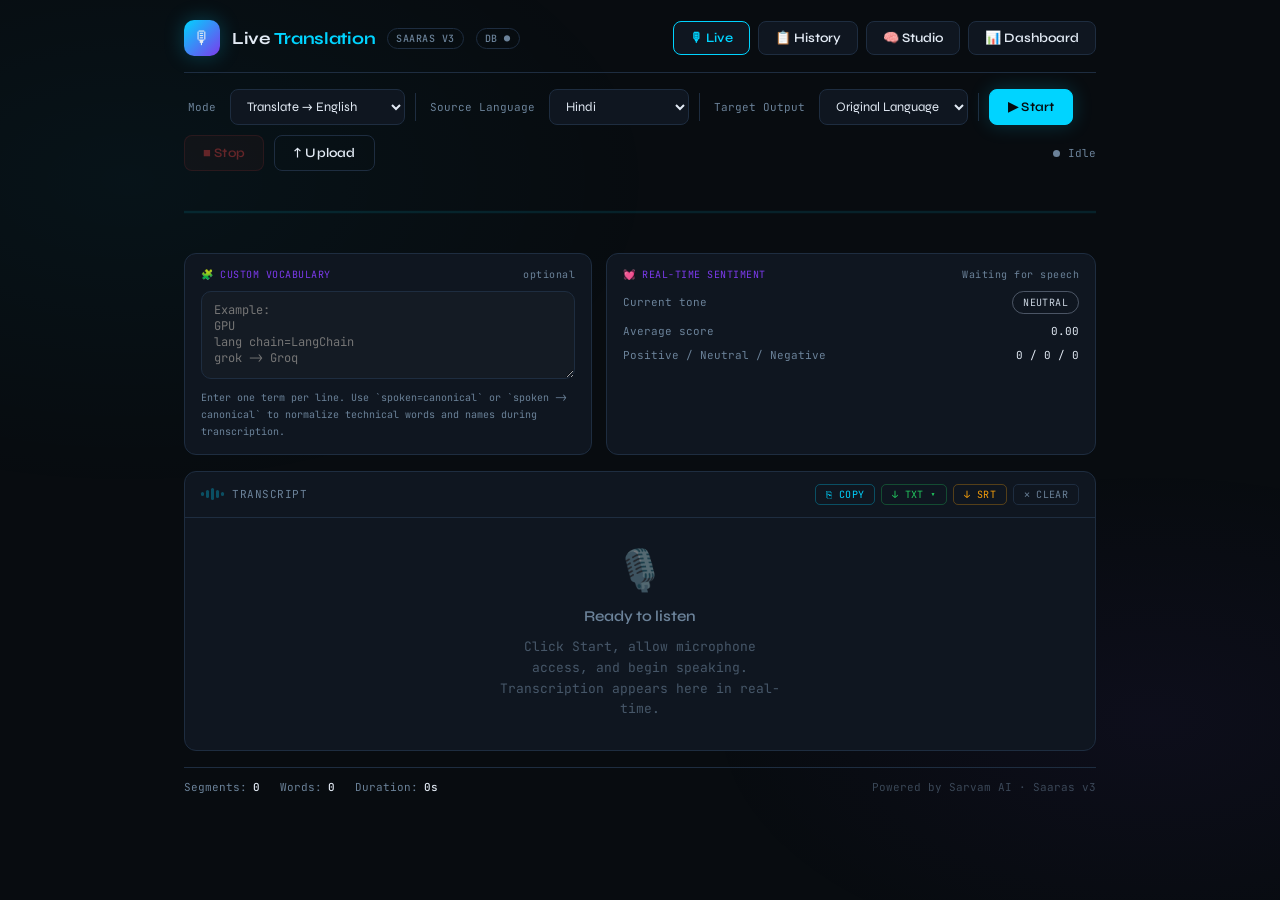
==== frontend/legacy/index.html @ 9bfe3b29 "security: refine localStorage isolation to clear legacy sessions and ensure strict user-matching" ====
<!DOCTYPE html>
<html lang="en">

<head>
  <meta charset="UTF-8" />
  <meta name="viewport" content="width=device-width, initial-scale=1.0" />
  <title>Live Translation — Sarvam AI</title>
  <link
    href="https://fonts.googleapis.com/css2?family=Syne:wght@400;600;700;800&family=JetBrains+Mono:wght@300;400;500&display=swap"
    rel="stylesheet" />
  <style>
    /* ── Reset & Base ────────────────────────────────────── */
    *,
    *::before,
    *::after {
      box-sizing: border-box;
      margin: 0;
      padding: 0;
    }

    :root {
      --bg: #080c10;
      --surface: #0f1620;
      --border: #1e2d40;
      --accent: #00d4ff;
      --accent2: #7c3aed;
      --success: #22c55e;
      --warn: #f59e0b;
      --danger: #ef4444;
      --text: #e2eaf4;
      --muted: #6b8299;
      --font-ui: 'Syne', sans-serif;
      --font-mono: 'JetBrains Mono', monospace;
      --radius: 12px;
      --glow: 0 0 30px rgba(0, 212, 255, 0.12);
    }

    html,
    body {
      min-height: 100%;
      background: var(--bg);
      color: var(--text);
      font-family: var(--font-ui);
      overflow-y: auto;
      overflow-x: hidden;
    }

    /* ── Animated background mesh ────────────────────────── */
    body::before {
      content: '';
      position: fixed;
      inset: 0;
      background:
        radial-gradient(ellipse 60% 50% at 10% 20%, rgba(0, 212, 255, 0.04) 0%, transparent 70%),
        radial-gradient(ellipse 50% 40% at 90% 80%, rgba(124, 58, 237, 0.05) 0%, transparent 70%);
      pointer-events: none;
      z-index: 0;
    }

    /* ── Layout ──────────────────────────────────────────── */
    .app {
      position: relative;
      z-index: 1;
      display: grid;
      grid-template-rows: auto auto auto auto auto 1fr auto;
      min-height: 100vh;
      max-width: 960px;
      margin: 0 auto;
      padding: 20px 24px;
      gap: 16px;
      box-sizing: border-box;
    }

    /* ── Header ──────────────────────────────────────────── */
    header {
      display: flex;
      align-items: center;
      justify-content: space-between;
      padding-bottom: 16px;
      border-bottom: 1px solid var(--border);
    }

    .logo {
      display: flex;
      align-items: center;
      gap: 12px;
    }

    .logo-icon {
      width: 36px;
      height: 36px;
      background: linear-gradient(135deg, var(--accent), var(--accent2));
      border-radius: 10px;
      display: flex;
      align-items: center;
      justify-content: center;
      font-size: 18px;
      box-shadow: 0 0 20px rgba(0, 212, 255, 0.25);
    }

    .logo-text {
      font-size: 17px;
      font-weight: 700;
      letter-spacing: -0.3px;
    }

    .logo-text span {
      color: var(--accent);
    }

    .badge {
      font-family: var(--font-mono);
      font-size: 10px;
      font-weight: 500;
      padding: 3px 8px;
      border-radius: 20px;
      border: 1px solid var(--border);
      color: var(--muted);
      letter-spacing: 0.5px;
    }

    /* ── Controls bar ────────────────────────────────────── */
    .controls {
      display: flex;
      align-items: center;
      gap: 10px;
      flex-wrap: wrap;
    }

    select,
    .btn {
      font-family: var(--font-ui);
      font-size: 13px;
      border-radius: 8px;
      border: 1px solid var(--border);
      outline: none;
      transition: all 0.2s;
    }

    select {
      background: var(--surface);
      color: var(--text);
      padding: 8px 12px;
      cursor: pointer;
      min-width: 140px;
    }

    select:focus {
      border-color: var(--accent);
      box-shadow: 0 0 0 3px rgba(0, 212, 255, 0.08);
    }

    .btn {
      padding: 9px 18px;
      font-weight: 600;
      cursor: pointer;
      display: flex;
      align-items: center;
      gap: 7px;
      letter-spacing: 0.2px;
    }

    .btn-primary {
      background: var(--accent);
      color: #060a0e;
      border-color: var(--accent);
      box-shadow: 0 0 20px rgba(0, 212, 255, 0.2);
    }

    .btn-primary:hover {
      background: #33deff;
      box-shadow: 0 0 28px rgba(0, 212, 255, 0.35);
      transform: translateY(-1px);
    }

    .btn-danger {
      background: rgba(239, 68, 68, 0.12);
      color: var(--danger);
      border-color: rgba(239, 68, 68, 0.3);
    }

    .btn-danger:hover {
      background: rgba(239, 68, 68, 0.2);
      border-color: var(--danger);
    }

    .btn:disabled {
      opacity: 0.4;
      cursor: not-allowed;
      transform: none !important;
    }

    .sep {
      width: 1px;
      height: 28px;
      background: var(--border);
    }

    /* ── Status indicator ────────────────────────────────── */
    .status-bar {
      display: flex;
      align-items: center;
      gap: 8px;
      margin-left: auto;
      font-family: var(--font-mono);
      font-size: 11px;
      color: var(--muted);
    }

    .dot {
      width: 7px;
      height: 7px;
      border-radius: 50%;
      background: var(--muted);
      transition: all 0.3s;
    }

    .dot.idle {
      background: var(--muted);
    }

    .dot.ready {
      background: var(--success);
      box-shadow: 0 0 8px var(--success);
    }

    .dot.speaking {
      background: var(--accent);
      box-shadow: 0 0 10px var(--accent);
      animation: pulse-dot 0.8s ease-in-out infinite;
    }

    .dot.error {
      background: var(--danger);
      box-shadow: 0 0 8px var(--danger);
    }

    @keyframes pulse-dot {

      0%,
      100% {
        transform: scale(1);
        opacity: 1;
      }

      50% {
        transform: scale(1.4);
        opacity: 0.7;
      }
    }

    /* ── Main transcript area ────────────────────────────── */
    .transcript-area {
      background: var(--surface);
      border: 1px solid var(--border);
      border-radius: var(--radius);
      display: flex;
      flex-direction: column;
      overflow: hidden;
      position: relative;
      min-height: 280px;
    }

    .transcript-header {
      display: flex;
      align-items: center;
      justify-content: space-between;
      padding: 12px 16px;
      border-bottom: 1px solid var(--border);
      font-size: 11px;
      font-family: var(--font-mono);
      color: var(--muted);
      letter-spacing: 0.5px;
    }

    .transcript-header .left {
      display: flex;
      align-items: center;
      gap: 8px;
    }

    .waveform {
      display: flex;
      align-items: center;
      gap: 2px;
      height: 14px;
    }

    .wave-bar {
      width: 3px;
      background: var(--accent);
      border-radius: 2px;
      opacity: 0.3;
      transition: height 0.1s;
      animation: none;
    }

    .waveform.active .wave-bar {
      opacity: 1;
      animation: wave-anim 0.6s ease-in-out infinite;
    }

    .wave-bar:nth-child(1) {
      animation-delay: 0s;
      height: 4px;
    }

    .wave-bar:nth-child(2) {
      animation-delay: 0.1s;
      height: 8px;
    }

    .wave-bar:nth-child(3) {
      animation-delay: 0.2s;
      height: 12px;
    }

    .wave-bar:nth-child(4) {
      animation-delay: 0.1s;
      height: 8px;
    }

    .wave-bar:nth-child(5) {
      animation-delay: 0s;
      height: 4px;
    }

    @keyframes wave-anim {

      0%,
      100% {
        transform: scaleY(0.4);
      }

      50% {
        transform: scaleY(1.0);
      }
    }

    .btn-clear {
      font-family: var(--font-mono);
      font-size: 10px;
      padding: 3px 8px;
      background: transparent;
      color: var(--muted);
      border: 1px solid var(--border);
      border-radius: 5px;
      cursor: pointer;
      transition: all 0.2s;
    }

    .btn-clear:hover {
      color: var(--danger);
      border-color: var(--danger);
    }

    .transcript-scroll {
      flex: 1;
      overflow-y: auto;
      padding: 20px;
      scroll-behavior: auto;
      display: flex;
      flex-direction: column;
      gap: 10px;
      min-height: 200px;
      max-height: 45vh;
    }

    .transcript-scroll::-webkit-scrollbar {
      width: 4px;
    }

    .transcript-scroll::-webkit-scrollbar-track {
      background: transparent;
    }

    .transcript-scroll::-webkit-scrollbar-thumb {
      background: var(--border);
      border-radius: 2px;
    }

    /* ── Transcript entries ──────────────────────────────── */
    .entry {
      display: flex;
      flex-direction: column;
      gap: 4px;
      animation: entry-in 0.25s ease-out;
    }

    @keyframes entry-in {
      from {
        opacity: 0;
        transform: translateY(8px);
      }

      to {
        opacity: 1;
        transform: translateY(0);
      }
    }

    .entry-meta {
      font-family: var(--font-mono);
      font-size: 10px;
      color: var(--muted);
      padding-left: 2px;
    }

    .entry-text {
      font-size: 16px;
      font-weight: 400;
      line-height: 1.55;
      color: var(--text);
      padding: 12px 16px;
      background: rgba(255, 255, 255, 0.03);
      border: 1px solid var(--border);
      border-radius: 10px;
      border-left: 3px solid var(--accent);
    }

    .entry-text.partial {
      color: var(--muted);
      border-left-color: var(--accent2);
      font-style: italic;
      animation: partial-pulse 1.5s ease-in-out infinite;
    }

    @keyframes partial-pulse {

      0%,
      100% {
        opacity: 0.7;
      }

      50% {
        opacity: 1;
      }
    }

    /* ── Empty state ──────────────────────────────────────── */
    .empty-state {
      display: flex;
      flex-direction: column;
      align-items: center;
      justify-content: center;
      height: 100%;
      gap: 12px;
      color: var(--muted);
      text-align: center;
    }

    .empty-icon {
      font-size: 40px;
      opacity: 0.4;
    }

    .empty-state h3 {
      font-size: 15px;
      font-weight: 600;
      color: var(--muted);
    }

    .empty-state p {
      font-size: 13px;
      font-family: var(--font-mono);
      max-width: 280px;
      line-height: 1.6;
      opacity: 0.6;
    }

    /* ── Stats footer ────────────────────────────────────── */
    footer {
      display: flex;
      align-items: center;
      gap: 20px;
      padding-top: 12px;
      border-top: 1px solid var(--border);
      font-family: var(--font-mono);
      font-size: 11px;
      color: var(--muted);
    }

    .stat {
      display: flex;
      gap: 6px;
      align-items: center;
    }

    .stat-val {
      color: var(--text);
      font-weight: 500;
    }

    /* ── Toast ────────────────────────────────────────────── */
    .toast {
      position: fixed;
      bottom: 24px;
      left: 50%;
      transform: translateX(-50%) translateY(80px);
      background: var(--surface);
      border: 1px solid var(--border);
      color: var(--text);
      padding: 10px 18px;
      border-radius: 8px;
      font-size: 13px;
      font-family: var(--font-mono);
      z-index: 100;
      transition: transform 0.3s cubic-bezier(0.34, 1.56, 0.64, 1);
      box-shadow: 0 8px 32px rgba(0, 0, 0, 0.4);
      max-width: 400px;
      text-align: center;
    }

    .toast.show {
      transform: translateX(-50%) translateY(0);
    }

    .toast.error {
      border-color: var(--danger);
      color: var(--danger);
    }

    .toast.ok {
      border-color: var(--success);
      color: var(--success);
    }

    /* ── Vol meter ────────────────────────────────────────── */
    .vol-meter {
      width: 100%;
      height: 3px;
      background: var(--border);
      border-radius: 2px;
      overflow: hidden;
    }

    .vol-fill {
      height: 100%;
      background: linear-gradient(90deg, var(--success), var(--accent));
      border-radius: 2px;
      width: 0%;
      transition: width 0.05s linear;
    }

    .label {
      font-family: var(--font-mono);
      font-size: 11px;
      color: var(--muted);
      padding: 0 4px;
    }

    /* ── Download dropdown ───────────────────────────────── */
    .export-dropdown {
      position: relative;
      display: inline-block;
    }

    .download-menu {
      display: none;
      position: fixed;
      background: #0f1620;
      border: 1px solid rgba(0, 212, 255, 0.3);
      border-radius: 8px;
      min-width: 210px;
      z-index: 9999;
      overflow: hidden;
      box-shadow: 0 8px 32px rgba(0, 0, 0, 0.6);
    }

    .download-menu.open {
      display: block;
    }

    .download-menu button {
      display: block;
      width: 100%;
      padding: 9px 14px;
      text-align: left;
      background: transparent;
      border: none;
      color: #e2eaf4;
      font-family: 'JetBrains Mono', monospace;
      font-size: 12px;
      cursor: pointer;
      transition: background 0.15s;
    }

    .download-menu button:hover {
      background: rgba(0, 212, 255, 0.08);
      color: #00d4ff;
    }

    .download-menu button:first-child {
      border-bottom: 1px solid #1e2d40;
    }

    /* ── Speaker panel ───────────────────────────────────── */
    .speaker-panel {
      background: var(--surface);
      border: 1px solid rgba(34, 197, 94, 0.25);
      border-radius: var(--radius);
      padding: 14px 16px;
      display: none;
      flex-direction: column;
      gap: 10px;
    }

    .speaker-panel.visible {
      display: flex;
    }

    .speaker-header {
      display: flex;
      align-items: center;
      justify-content: space-between;
      font-family: var(--font-mono);
      font-size: 10px;
      color: var(--success);
      letter-spacing: 0.5px;
    }

    .speaker-body {
      display: flex;
      flex-direction: column;
      gap: 8px;
      max-height: 200px;
      overflow-y: auto;
    }

    .speaker-turn {
      display: flex;
      gap: 10px;
      align-items: flex-start;
    }

    .speaker-label {
      font-family: var(--font-mono);
      font-size: 11px;
      font-weight: 600;
      min-width: 80px;
      padding: 3px 8px;
      border-radius: 20px;
      text-align: center;
      flex-shrink: 0;
      margin-top: 2px;
    }

    .speaker-text {
      font-size: 13px;
      line-height: 1.7;
      color: var(--text);
    }

    .config-grid {
      display: grid;
      grid-template-columns: 1fr 1.2fr;
      gap: 14px;
    }

    .config-card,
    .sentiment-panel,
    .translation-panel-live {
      background: var(--surface);
      border: 1px solid var(--border);
      border-radius: var(--radius);
      padding: 14px 16px;
      display: flex;
      flex-direction: column;
      gap: 10px;
    }

    .config-card textarea {
      width: 100%;
      min-height: 88px;
      resize: vertical;
      background: rgba(255, 255, 255, 0.02);
      border: 1px solid var(--border);
      border-radius: 10px;
      color: var(--text);
      font-family: var(--font-mono);
      font-size: 12px;
      padding: 10px 12px;
      outline: none;
    }

    .config-card textarea:focus {
      border-color: var(--accent);
    }

    .config-help {
      font-family: var(--font-mono);
      font-size: 10px;
      line-height: 1.7;
      color: var(--muted);
    }

    .sentiment-row-live {
      display: flex;
      align-items: center;
      justify-content: space-between;
      gap: 12px;
      font-family: var(--font-mono);
      font-size: 11px;
      color: var(--muted);
    }

    .sentiment-tag-live {
      padding: 4px 10px;
      border-radius: 20px;
      border: 1px solid var(--border);
      font-size: 10px;
      letter-spacing: 0.4px;
    }

    .sentiment-tag-live.positive {
      color: #4ade80;
      border-color: rgba(34, 197, 94, 0.45);
    }

    .sentiment-tag-live.neutral {
      color: #cbd5e1;
      border-color: rgba(148, 163, 184, 0.45);
    }

    .sentiment-tag-live.negative {
      color: #fca5a5;
      border-color: rgba(239, 68, 68, 0.45);
    }

    .translation-body-live {
      font-size: 13px;
      line-height: 1.75;
      color: var(--text);
      white-space: pre-wrap;
      max-height: 180px;
      overflow-y: auto;
    }

    /* ── Nav buttons ─────────────────────────────────────── */
    .btn-nav {
      font-family: var(--font-ui);
      font-size: 13px;
      font-weight: 600;
      padding: 8px 16px;
      background: var(--surface);
      color: var(--text);
      border: 1px solid var(--border);
      border-radius: 8px;
      cursor: pointer;
      text-decoration: none;
      display: flex;
      align-items: center;
      gap: 6px;
      transition: all 0.2s;
    }

    .btn-nav:hover,
    .btn-nav.active {
      border-color: var(--accent);
      color: var(--accent);
    }

    /* ── DB badge ─────────────────────────────────────────── */
    #dbBadge.ok {
      border-color: rgba(34, 197, 94, 0.4);
      color: #22c55e;
    }

    #dbBadge.error {
      border-color: rgba(239, 68, 68, 0.4);
      color: #ef4444;
    }

    /* ── Keyword highlights ───────────────────────────────── */
    .keyword {
      background: rgba(0, 212, 255, 0.12);
      color: var(--accent);
      border-radius: 4px;
      padding: 1px 5px;
      font-weight: 500;
    }

    /* ── Summary panel ───────────────────────────────────── */
    .summary-result-panel {
      background: var(--surface);
      border: 1px solid rgba(124, 58, 237, 0.3);
      border-radius: var(--radius);
      padding: 14px 16px;
      display: none;
      flex-direction: column;
      gap: 10px;
    }

    .summary-result-panel.visible {
      display: flex;
    }

    .summary-result-header {
      display: flex;
      align-items: center;
      justify-content: space-between;
      font-family: var(--font-mono);
      font-size: 10px;
      color: var(--accent2);
      letter-spacing: 0.5px;
    }

    .summary-result-body {
      font-size: 14px;
      line-height: 1.8;
      color: var(--text);
      white-space: pre-wrap;
      max-height: 180px;
      overflow-y: auto;
    }

    /* ── Processing spinner ───────────────────────────────── */
    .processing-bar {
      display: none;
      align-items: center;
      gap: 10px;
      padding: 10px 14px;
      background: rgba(124, 58, 237, 0.08);
      border: 1px solid rgba(124, 58, 237, 0.25);
      border-radius: 8px;
      font-family: var(--font-mono);
      font-size: 12px;
      color: var(--accent2);
    }

    .processing-bar.visible {
      display: flex;
    }

    .proc-spinner {
      width: 14px;
      height: 14px;
      border: 2px solid rgba(124, 58, 237, 0.3);
      border-top-color: var(--accent2);
      border-radius: 50%;
      animation: spin 0.7s linear infinite;
      flex-shrink: 0;
    }

    /* ── Summary panel ────────────────────────────────────── */
    .summary-panel {
      background: var(--surface);
      border: 1px solid rgba(124, 58, 237, 0.3);
      border-radius: var(--radius);
      padding: 14px 16px;
      display: none;
      flex-direction: column;
      gap: 8px;
    }

    .summary-panel.visible {
      display: flex;
    }

    .summary-header {
      display: flex;
      align-items: center;
      justify-content: space-between;
      font-family: var(--font-mono);
      font-size: 10px;
      color: var(--accent2);
      letter-spacing: 0.5px;
    }

    .summary-body {
      font-size: 13px;
      line-height: 1.7;
      color: var(--text);
      white-space: pre-wrap;
    }

    .summary-spinner {
      display: inline-block;
      width: 10px;
      height: 10px;
      border: 1.5px solid var(--border);
      border-top-color: var(--accent2);
      border-radius: 50%;
      animation: spin 0.7s linear infinite;
      vertical-align: middle;
      margin-right: 6px;
    }

    @keyframes spin {
      to {
        transform: rotate(360deg);
      }
    }

    /* ── Export toolbar ───────────────────────────────────── */
    .export-bar {
      display: flex;
      align-items: center;
      gap: 6px;
    }

    .btn-export {
      font-family: var(--font-mono);
      font-size: 10px;
      padding: 3px 10px;
      background: transparent;
      border-radius: 5px;
      cursor: pointer;
      transition: all 0.2s;
      display: flex;
      align-items: center;
      gap: 4px;
      letter-spacing: 0.3px;
    }

    .btn-export.copy {
      color: var(--accent);
      border: 1px solid rgba(0, 212, 255, 0.3);
    }

    .btn-export.txt {
      color: var(--success);
      border: 1px solid rgba(34, 197, 94, 0.3);
    }

    .btn-export.srt {
      color: #f59e0b;
      border: 1px solid rgba(245, 158, 11, 0.3);
    }

    .btn-export.clear {
      color: var(--muted);
      border: 1px solid var(--border);
    }

    .btn-export.copy:hover {
      background: rgba(0, 212, 255, 0.08);
      border-color: var(--accent);
    }

    .btn-export.txt:hover {
      background: rgba(34, 197, 94, 0.08);
      border-color: var(--success);
    }

    .btn-export.srt:hover {
      background: rgba(245, 158, 11, 0.08);
      border-color: #f59e0b;
    }

    .btn-export.clear:hover {
      color: var(--danger);
      border-color: var(--danger);
    }

    /* ── Mobile responsive ────────────────────────────────── */
    @media (max-width: 640px) {
      .app-shell {
        flex-direction: column;
      }

      .sidebar {
        width: 100%;
        border-right: none;
        border-bottom: 1px solid var(--border);
        padding: 12px;
        flex-direction: row;
        flex-wrap: wrap;
        gap: 8px;
      }

      .controls {
        flex-wrap: wrap;
        gap: 8px;
      }

      .controls select,
      .controls .btn {
        width: auto;
        flex: 1 1 calc(50% - 4px);
      }

      .transcript-area {
        padding: 12px;
      }

      .export-row {
        flex-wrap: wrap;
        gap: 6px;
      }

      .btn-export {
        font-size: 10px;
        padding: 5px 10px;
      }

      .summary-result-panel,
      .speaker-panel,
      .config-grid,
      .sentiment-panel,
      .translation-panel-live {
        padding: 12px;
      }

      .wave-canvas {
        height: 36px;
      }

      .config-grid {
        grid-template-columns: 1fr;
      }
    }
  </style>
  <script src="/auth-helper.js"></script>
</head>

<body>
  <div class="app">

    <!-- ── Header ── -->
    <header>
      <div class="logo">
        <div class="logo-icon">🎙</div>
        <div class="logo-text">Live <span>Translation</span></div>
        <div class="badge">SAARAS V3</div>
        <div class="badge" id="dbBadge" style="border-color:#1e2d40; color:#6b8299;">DB ●</div>
      </div>
      <div style="display:flex;align-items:center;gap:8px;">
        <a href="/live" class="btn-nav active">🎙 Live</a>
        <a href="/history" class="btn-nav">📋 History</a>
        <a href="/studio" class="btn-nav">🧠 Studio</a>
        <a href="/dashboard" class="btn-nav">📊 Dashboard</a>
      </div>
      <div id="userMenu" style="display:none;align-items:center;gap:10px;">
        <span style="font-family:'JetBrains Mono',monospace;font-size:12px;color:#6b8299;" id="userName"></span>
        <a id="adminLink" href="/admin"
          style="display:inline-flex;font-family:'JetBrains Mono',monospace;font-size:11px;padding:6px 12px;background:rgba(239,68,68,0.1);border:1px solid rgba(239,68,68,0.3);border-radius:7px;color:#ef4444;text-decoration:none;">🛡
          Admin</a>
        <button onclick="doLogout()"
          style="font-family:'JetBrains Mono',monospace;font-size:11px;padding:6px 12px;background:transparent;border:1px solid #1e2d40;border-radius:7px;color:#6b8299;cursor:pointer;"
          onmouseover="this.style.color='#ef4444';this.style.borderColor='rgba(239,68,68,0.4)'"
          onmouseout="this.style.color='#6b8299';this.style.borderColor='#1e2d40'">⎋ Logout</button>
      </div>
    </header>

    <!-- ── Controls ── -->
    <div style="display:flex; flex-direction:column; gap:10px;">
      <div class="controls">
        <span class="label">Mode</span>
        <select id="modeSelect">
          <option value="translate">Translate → English</option>
          <option value="transcribe">Transcribe (same lang)</option>
          <option value="codemix">Code-Mix</option>
          <option value="verbatim">Verbatim</option>
        </select>

        <div class="sep"></div>

        <span class="label">Source Language</span>
        <select id="langSelect">
          <option value="hi-IN">Hindi</option>
          <option value="en-IN">English (Indian)</option>
          <option value="ta-IN">Tamil</option>
          <option value="te-IN">Telugu</option>
          <option value="kn-IN">Kannada</option>
          <option value="ml-IN">Malayalam</option>
          <option value="bn-IN">Bengali</option>
          <option value="mr-IN">Marathi</option>
          <option value="gu-IN">Gujarati</option>
          <option value="pa-IN">Punjabi</option>
          <option value="or-IN">Odia</option>
        </select>

        <div class="sep"></div>

        <span class="label">Target Output</span>
        <select id="targetLangSelect">
          <option value="same">Original Language</option>
          <option value="en">English</option>
          <option value="hi">Hindi</option>
          <option value="ta">Tamil</option>
          <option value="te">Telugu</option>
          <option value="kn">Kannada</option>
          <option value="ml">Malayalam</option>
          <option value="bn">Bengali</option>
          <option value="mr">Marathi</option>
          <option value="gu">Gujarati</option>
          <option value="pa">Punjabi</option>
          <option value="or">Odia</option>
          <option value="fr">French</option>
          <option value="es">Spanish</option>
          <option value="de">German</option>
          <option value="ja">Japanese</option>
          <option value="ar">Arabic</option>
        </select>

        <div class="sep"></div>

        <button id="startBtn" class="btn btn-primary" onclick="startTranslation()">
          ▶ Start
        </button>
        <button id="stopBtn" class="btn btn-danger" onclick="stopTranslation()" disabled>
          ■ Stop
        </button>

        <label class="btn btn-upload" id="uploadLabel" title="Upload audio file (MP3/WAV/OGG/M4A)">
          ↑ Upload
          <input type="file" id="audioFileInput" accept="audio/*" style="display:none"
            onchange="handleAudioUpload(event)" />
        </label>

        <div class="status-bar">
          <div class="dot idle" id="statusDot"></div>
          <span id="statusText">Idle</span>
        </div>
      </div>

      <!-- Waveform visualizer -->
      <canvas id="waveCanvas" class="wave-canvas" width="800" height="54"></canvas>
      <div class="config-grid">
        <div class="config-card">
          <div class="summary-header">
            <span>🧩 CUSTOM VOCABULARY</span>
            <span style="color:var(--muted);">optional</span>
          </div>
          <textarea id="vocabInput" placeholder="Example:
GPU
lang chain=LangChain
grok -> Groq"></textarea>
          <div class="config-help">Enter one term per line. Use `spoken=canonical` or `spoken -> canonical` to normalize technical words and names during transcription.</div>
        </div>
        <div class="sentiment-panel" id="sentimentPanel">
          <div class="summary-header">
            <span>💓 REAL-TIME SENTIMENT</span>
            <span id="sentimentMeta" style="color:var(--muted);">Waiting for speech</span>
          </div>
          <div class="sentiment-row-live">
            <span>Current tone</span>
            <span class="sentiment-tag-live neutral" id="sentimentTag">NEUTRAL</span>
          </div>
          <div class="sentiment-row-live">
            <span>Average score</span>
            <span id="sentimentAvg" style="color:var(--text);">0.00</span>
          </div>
          <div class="sentiment-row-live">
            <span>Positive / Neutral / Negative</span>
            <span id="sentimentCounts" style="color:var(--text);">0 / 0 / 0</span>
          </div>
        </div>
      </div>
      <!-- Upload progress -->
      <div id="uploadProgress" style="display:none;margin-top:8px;">
        <div style="font-family:var(--font-mono);font-size:11px;color:var(--muted);margin-bottom:4px;">
          <span id="uploadFileName"></span> — <span id="uploadPct">0%</span>
        </div>
        <div style="height:3px;background:var(--border);border-radius:2px;overflow:hidden;">
          <div id="uploadBar"
            style="height:100%;width:0%;background:linear-gradient(90deg,var(--warn),var(--accent));border-radius:2px;transition:width 0.1s;">
          </div>
        </div>
      </div>
    </div>

    <!-- ── Summary Panel ── -->
    <div class="summary-panel" id="summaryPanel">
      <div class="summary-header">
        <span>⚡ LIVE SUMMARY</span>
        <span id="summaryMeta" style="color:var(--muted);">Updated every 10 sentences</span>
      </div>
      <div class="summary-body" id="summaryBody">Waiting for enough content...</div>
    </div>

    <!-- ── Processing Bar ── -->
    <div class="processing-bar" id="processingBar">
      <div class="proc-spinner"></div>
      <span id="processingMsg">Analysing transcript with AI...</span>
    </div>

    <!-- ── Summary Result Panel ── -->
    <div class="summary-result-panel" id="summaryResultPanel">
      <div class="summary-result-header">
        <span>📝 AI SUMMARY</span>
        <span id="summaryResultMeta" style="color:var(--muted);font-size:9px;"></span>
      </div>
      <div class="summary-result-body" id="summaryResultBody"></div>
    </div>

    <!-- ── Speaker Diarization Panel ── -->
    <div class="speaker-panel" id="speakerPanel">
      <div class="speaker-header">
        <span>🎤 SPEAKERS DETECTED</span>
        <span id="speakerCount" style="color:var(--muted);font-size:9px;"></span>
      </div>
      <div id="speakerBody" class="speaker-body"></div>
    </div>

    <div class="translation-panel-live" id="translationPanelLive" style="display:none;">
      <div class="summary-header">
        <span>🌐 MULTI-LANGUAGE OUTPUT</span>
        <span id="translationMetaLive" style="color:var(--muted);font-size:9px;"></span>
      </div>
      <div class="translation-body-live" id="translationBodyLive"></div>
    </div>

    <!-- ── Transcript Area ── -->
    <div class="transcript-area">
      <div class="transcript-header">
        <div class="left">
          <div class="waveform" id="waveform">
            <div class="wave-bar"></div>
            <div class="wave-bar"></div>
            <div class="wave-bar"></div>
            <div class="wave-bar"></div>
            <div class="wave-bar"></div>
          </div>
          <span id="headerLabel">TRANSCRIPT</span>
        </div>
        <div class="export-bar">
          <button class="btn-export copy" onclick="copyTranscript()" title="Copy all text">⎘ COPY</button>
          <div class="export-dropdown">
            <button class="btn-export txt" onclick="toggleDownloadMenu(event)" title="Download options">↓ TXT ▾</button>
            <div class="download-menu" id="downloadMenu">
              <button onclick="exportTXT('raw')">↓ Raw Transcript</button>
              <button onclick="exportTXT('filtered')">↓ Filtered (Engineering)</button>
            </div>
          </div>
          <button class="btn-export srt" onclick="exportSRT()" title="Download as .srt subtitles">↓ SRT</button>
          <button class="btn-export clear" onclick="clearTranscript()" title="Clear transcript">✕ CLEAR</button>
        </div>
      </div>

      <!-- Scroll-to-bottom indicator -->
      <div id="scrollIndicator" style="display:none; position:absolute; bottom:16px; right:16px; z-index:10;
         background:var(--accent); color:#060a0e; border:none; border-radius:20px; padding:6px 14px;
         font-family:var(--font-mono); font-size:11px; font-weight:600; cursor:pointer;
         align-items:center; gap:5px; box-shadow:0 4px 16px rgba(0,212,255,0.35);" onclick="scrollToBottom()">
        ↓ NEW LINES
      </div>
      <div class="transcript-scroll" id="transcriptScroll">
        <div class="empty-state" id="emptyState">
          <div class="empty-icon">🎙️</div>
          <h3>Ready to listen</h3>
          <p>Click Start, allow microphone access, and begin speaking. Transcription appears here in real-time.</p>
        </div>
      </div>
    </div>

    <!-- ── Footer Stats ── -->
    <footer>
      <div class="stat">Segments: <span class="stat-val" id="statSegments">0</span></div>
      <div class="stat">Words: <span class="stat-val" id="statWords">0</span></div>
      <div class="stat">Duration: <span class="stat-val" id="statDuration">0s</span></div>
      <div class="stat" id="statDB" style="display:none;">
        Saved: <span class="stat-val" id="statDBCount">0</span> sessions
      </div>
      <div style="margin-left:auto; opacity:0.5;">Powered by Sarvam AI · Saaras v3</div>
    </footer>
  </div>

  <!-- Toast -->
  <div class="toast" id="toast"></div>

  <script>
    // ── State ──────────────────────────────────────────────────────────────────
    let ws = null;
    let mediaStream = null;
    let audioContext = null;
    let processor = null;
    let analyser = null;
    let startTime = null;
    let durationInterval = null;
    let partialEl = null;
    let segmentCount = 0;
    let wordCount = 0;
    let transcriptLog = [];   // {time, text, timestamp_ms}
    let userScrolled = false;   // true when user has scrolled up to read history
    let sentimentHistory = [];
    let selectedTargetLang = 'same';

    // ── WebSocket + Audio ──────────────────────────────────────────────────────
    async function startTranslation() {
      const mode = document.getElementById('modeSelect').value;
      const lang = document.getElementById('langSelect').value;
      selectedTargetLang = document.getElementById('targetLangSelect').value;
      const customVocabulary = document.getElementById('vocabInput').value;

      setStatus('connecting', 'Connecting…');
      document.getElementById('startBtn').disabled = true;
      userScrolled = false;
      sentimentHistory = [];
      // Clear analysis panels for the new recording (but keep previous transcript visible)
      document.getElementById('summaryPanel').classList.remove('visible');
      document.getElementById('summaryBody').textContent = 'Waiting for enough content...';
      document.getElementById('summaryMeta').textContent = 'Updated every 10 sentences';
      document.getElementById('summaryResultPanel').classList.remove('visible');
      document.getElementById('summaryResultBody').textContent = '';
      window._correctedTranscript = null;
      document.getElementById('speakerPanel').classList.remove('visible');
      document.getElementById('speakerBody').innerHTML = '';
      document.getElementById('processingBar').classList.remove('visible');
      document.getElementById('processingBar').innerHTML = '<div class="proc-spinner"></div><span id="processingMsg">Analysing transcript with AI...</span>';
      document.getElementById('translationPanelLive').style.display = 'none';
      document.getElementById('translationBodyLive').textContent = '';
      document.getElementById('translationMetaLive').textContent = '';
      window._filteredTranscript = null;
      resetSentimentPanel();
      // Remove empty state if restoring from storage
      const es = document.getElementById('emptyState');
      if (es && transcriptLog.length > 0) es.remove();

      // Request mic
      try {
        mediaStream = await navigator.mediaDevices.getUserMedia({
          audio: {
            sampleRate: 16000,
            channelCount: 1,
            echoCancellation: true,
            noiseSuppression: true,
            autoGainControl: true,
          }
        });
      } catch (e) {
        showToast('⚠️ Microphone access denied: ' + e.message, 'error');
        setStatus('error', 'Mic denied');
        document.getElementById('startBtn').disabled = false;
        return;
      }

      // Open WebSocket
      const wsProto = location.protocol === 'https:' ? 'wss:' : 'ws:';
      const authToken = localStorage.getItem('auth_token') || '';
      const wsUrl = `${wsProto}//${location.host}/ws/translate${authToken ? '?token=' + encodeURIComponent(authToken) : ''}`;
      ws = new WebSocket(wsUrl);
      ws.binaryType = 'arraybuffer';

      ws.onopen = () => {
        // Send settings as first message
        ws.send(JSON.stringify({ mode, language: lang, target_lang: selectedTargetLang, custom_vocabulary: customVocabulary }));
      };

      ws.onmessage = (ev) => handleMessage(JSON.parse(ev.data));

      ws.onerror = (e) => {
        showToast('WebSocket error — is the server running?', 'error');
        setStatus('error', 'WS Error');
        stopTranslation();
      };

      ws.onclose = () => {
        ws = null;
        // Re-enable start button if backend closed the connection
        document.getElementById('startBtn').disabled = false;
        document.getElementById('stopBtn').disabled = true;
      };

      // Setup Web Audio → PCM pipeline
      audioContext = new AudioContext({ sampleRate: 16000 });
      const source = audioContext.createMediaStreamSource(mediaStream);

      analyser = audioContext.createAnalyser();
      analyser.fftSize = 256;
      analyser.smoothingTimeConstant = 0.8;
      source.connect(analyser);

      // Start waveform animation
      startWaveform();

      // AudioWorklet to capture raw PCM (replaces deprecated ScriptProcessorNode)
      const workletCode = `
    class PCMProcessor extends AudioWorkletProcessor {
      constructor() { super(); this._buf = []; }
      process(inputs) {
        const ch = inputs[0] && inputs[0][0];
        if (!ch) return true;
        for (let i = 0; i < ch.length; i++) this._buf.push(ch[i]);
        if (this._buf.length >= 4096) {
          this.port.postMessage(new Float32Array(this._buf.splice(0, 4096)));
        }
        return true;
      }
    }
    registerProcessor('pcm-processor', PCMProcessor);
  `;
      const blob = new Blob([workletCode], { type: 'application/javascript' });
      const workletUrl = URL.createObjectURL(blob);
      await audioContext.audioWorklet.addModule(workletUrl);
      URL.revokeObjectURL(workletUrl);

      processor = new AudioWorkletNode(audioContext, 'pcm-processor');
      analyser.connect(processor);
      processor.connect(audioContext.destination);

      processor.port.onmessage = (e) => {
        if (!ws || ws.readyState !== WebSocket.OPEN) return;
        const float32 = e.data;
        const int16 = float32ToInt16(float32);
        ws.send(int16.buffer);
        updateVolMeter(float32);
      };

      startTime = Date.now();
      durationInterval = setInterval(updateDuration, 1000);
    }

    function stopTranslation() {
      // Stop microphone immediately
      if (processor) { processor.disconnect(); processor = null; }
      if (audioContext) { audioContext.close(); audioContext = null; }
      if (mediaStream) { mediaStream.getTracks().forEach(t => t.stop()); mediaStream = null; }
      stopWaveform();

      // Send stop signal to backend BEFORE closing — backend will process then close
      if (ws && ws.readyState === WebSocket.OPEN) {
        ws.send(JSON.stringify({ action: "stop" }));
        // Don't close ws here — backend closes it after sending analysis results
      } else {
        ws = null;
      }

      clearInterval(durationInterval);
      setStatus('processing', 'Processing…');
      document.getElementById('startBtn').disabled = true;   // keep disabled until analysis done
      document.getElementById('stopBtn').disabled = true;
      document.getElementById('waveform').classList.remove('active');
      document.getElementById('volFill').style.width = '0%';
      partialEl = null;

      // Show saved confirmation if DB was connected
      const dbBadge = document.getElementById('dbBadge');
      if (dbBadge.classList.contains('ok') && segmentCount > 0) {
        showToast('✓ Session saved to MongoDB', 'ok');
        // Update session counter
        const statDB = document.getElementById('statDB');
        const statCount = document.getElementById('statDBCount');
        statDB.style.display = 'flex';
        statCount.textContent = parseInt(statCount.textContent || '0') + 1;
      }
    }

    // ── Message handler ────────────────────────────────────────────────────────
    function handleMessage(msg) {
      switch (msg.type) {
        case 'ready':
          setStatus('ready', 'Ready');
          document.getElementById('stopBtn').disabled = false;
          showToast('✓ ' + msg.message, 'ok');
          hideEmptyState();
          // Update DB badge
          const dbBadge = document.getElementById('dbBadge');
          if (msg.db === 'connected') {
            dbBadge.textContent = 'DB ●';
            dbBadge.className = 'badge ok';
          } else {
            dbBadge.textContent = 'DB ○';
            dbBadge.className = 'badge error';
          }
          // Store session id
          if (msg.session_id) window._sessionId = msg.session_id;
          break;

        case 'speech_start':
          setStatus('speaking', 'Speaking…');
          document.getElementById('waveform').classList.add('active');
          break;

        case 'speech_end':
          setStatus('ready', 'Ready');
          document.getElementById('waveform').classList.remove('active');
          break;

        case 'transcript':
          // Remove partial if any
          if (partialEl) { partialEl.remove(); partialEl = null; }
          appendEntry(msg.text, false, msg.keywords || []);
          break;

        case 'summary':
          updateSummary(msg.text);
          break;

        case 'processing':
          // Show processing spinner
          document.getElementById('processingBar').classList.add('visible');
          document.getElementById('processingMsg').textContent = msg.message || 'Analysing transcript...';
          break;

        case 'session_analysis':
          document.getElementById('processingBar').classList.remove('visible');
          if (msg.summary && msg.summary.trim()) showSummaryResult(msg.summary);
          if (msg.filtered_transcript) window._filteredTranscript = msg.filtered_transcript;
          if (msg.corrected_transcript) window._correctedTranscript = msg.corrected_transcript;
          if (msg.title && msg.title.trim()) showSessionTitle(msg.title);
          if (msg.speakers && msg.speakers.length) showSpeakers(msg.speakers);
          saveSessionToStorage();  // persist analysis results too
          showToast('✓ AI analysis complete', 'ok');
          break;

        case 'saved':
          setStatus('idle', 'Idle');
          document.getElementById('startBtn').disabled = false;
          if (window._sessionId && selectedTargetLang && selectedTargetLang !== 'same') {
            generateTranslatedOutput(window._sessionId, selectedTargetLang);
          }
          showToast(msg.message || '✓ Saved', 'ok');
          break;

        case 'keywords':
          applyKeywordsToEntry(msg.sentence, msg.keywords || []);
          break;

        case 'partial':
          upsertPartial(msg.text);
          break;

        case 'sentiment':
          updateSentiment(msg.sentiment || {});
          break;

        case 'error':
          showToast('❌ ' + msg.message, 'error');
          setStatus('error', 'Error');
          stopTranslation();
          break;
      }
    }

    // ── DOM helpers ────────────────────────────────────────────────────────────
    function hideEmptyState() {
      const es = document.getElementById('emptyState');
      if (es) es.remove();
    }

    function appendEntry(text, isPartial, keywords = []) {
      const scroll = document.getElementById('transcriptScroll');
      const now = new Date().toLocaleTimeString('en-IN', { hour12: false });
      const mode = document.getElementById('modeSelect').value;

      const entry = document.createElement('div');
      entry.className = 'entry';
      const highlighted = highlightKeywords(escHtml(text), keywords);
      entry.innerHTML = `
    <div class="entry-meta">${now} · ${mode.toUpperCase()}</div>
    <div class="entry-text${isPartial ? ' partial' : ''}">${highlighted}</div>
  `;
      scroll.appendChild(entry);
      smartScroll(scroll);

      if (!isPartial) {
        segmentCount++;
        wordCount += text.trim().split(/\s+/).length;
        document.getElementById('statSegments').textContent = segmentCount;
        document.getElementById('statWords').textContent = wordCount;
        transcriptLog.push({ time: now, text: text, ts_ms: Date.now() });
        saveSessionToStorage();
      }

      return entry;
    }

    function upsertPartial(text) {
      if (!partialEl) {
        partialEl = appendEntry(text, true);
      } else {
        const textEl = partialEl.querySelector('.entry-text');
        if (textEl) textEl.textContent = text;
        const scroll = document.getElementById('transcriptScroll');
        smartScroll(scroll);
      }
    }

    function clearTranscript() {
      if (!confirm('Clear the current transcript? This cannot be undone.')) return;
      // Wipe localStorage first
      try { localStorage.removeItem('sarvam_session'); } catch (e) { }
      window._filteredTranscript = null;
      window._correctedTranscript = null;
      window._sessionTitle = null;
      document.getElementById('translationPanelLive').style.display = 'none';
      resetSentimentPanel();

      const scroll = document.getElementById('transcriptScroll');
      scroll.innerHTML = '';
      partialEl = null; segmentCount = 0; wordCount = 0; transcriptLog = [];
      document.getElementById('statSegments').textContent = '0';
      document.getElementById('statWords').textContent = '0';
      document.getElementById('statDuration').textContent = '0s';

      // Hide panels
      document.getElementById('summaryResultPanel').classList.remove('visible');
      document.getElementById('speakerPanel').classList.remove('visible');
      document.getElementById('processingBar').classList.remove('visible');

      // Re-add empty state
      const emptyDiv = document.createElement('div');
      emptyDiv.className = 'empty-state';
      emptyDiv.id = 'emptyState';
      emptyDiv.innerHTML = `
    <div class="empty-icon">🎙️</div>
    <h3>Ready to listen</h3>
    <p>Click Start, allow microphone access, and begin speaking.</p>
  `;
      scroll.appendChild(emptyDiv);
      showToast('✓ Transcript cleared', 'ok');
    }

    // ── Copy & Export ───────────────────────────────────────────────────────────
    function copyTranscript() {
      if (!transcriptLog.length) { showToast('Nothing to copy yet', ''); return; }
      const sentences = transcriptLog.map(e => e.text.trim());
      const paragraphs = [];
      for (let i = 0; i < sentences.length; i += 5) {
        paragraphs.push(sentences.slice(i, i + 5).join(' '));
      }
      const text = paragraphs.join('\n\n');
      navigator.clipboard.writeText(text).then(() => {
        showToast('✓ Copied to clipboard!', 'ok');
      }).catch(() => {
        // Fallback
        const ta = document.createElement('textarea');
        ta.value = text;
        document.body.appendChild(ta);
        ta.select(); document.execCommand('copy');
        document.body.removeChild(ta);
        showToast('✓ Copied!', 'ok');
      });
    }

    function exportTXT(type = 'raw') {
      if (!transcriptLog.length) { showToast('Nothing to export yet', ''); return; }
      closeDownloadMenu();
      const date = new Date().toISOString().slice(0, 10);
      let body, label;

      if (type === 'filtered' && window._filteredTranscript && window._filteredTranscript.trim()) {
        body = window._filteredTranscript; label = 'filtered';
      } else if (type === 'corrected' && window._correctedTranscript && window._correctedTranscript.trim()) {
        body = window._correctedTranscript; label = 'corrected';
      } else {
        if (type !== 'raw') showToast(`No ${type} transcript yet — stop recording first`, '');
        const sentences = transcriptLog.map(e => e.text.trim());
        const paragraphs = [];
        for (let i = 0; i < sentences.length; i += 5) {
          paragraphs.push(sentences.slice(i, i + 5).join(' '));
        }
        body = paragraphs.join('\n\n'); label = 'raw';
      }
      downloadFile(`transcript-${label}-${date}.txt`, body, 'text/plain');
      showToast(`✓ Downloaded ${label} transcript`, 'ok');
    }

    function toggleDownloadMenu(e) {
      e.stopPropagation();
      const menu = document.getElementById('downloadMenu');
      const btn = e.currentTarget;
      const rect = btn.getBoundingClientRect();
      // Position below the button
      menu.style.top = (rect.bottom + 6) + 'px';
      menu.style.left = rect.left + 'px';
      menu.classList.toggle('open');
    }

    function closeDownloadMenu() {
      document.getElementById('downloadMenu').classList.remove('open');
    }

    // Close dropdown when clicking outside
    document.addEventListener('click', closeDownloadMenu);

    function exportSRT() {
      if (!transcriptLog.length) { showToast('Nothing to export yet', ''); return; }
      const date = new Date().toISOString().slice(0, 10);
      let srt = '';
      const sessionStart = transcriptLog[0].ts_ms;

      transcriptLog.forEach((entry, i) => {
        const startMs = entry.ts_ms - sessionStart;
        const endMs = startMs + Math.max(2000, entry.text.split(' ').length * 400);
        srt += `${i + 1}\n`;
        srt += `${msToSRT(startMs)} --> ${msToSRT(endMs)}\n`;
        srt += `${entry.text}\n\n`;
      });

      downloadFile(`transcript-${date}.srt`, srt, 'text/plain');
      showToast('✓ Downloaded transcript.srt', 'ok');
    }

    function msToSRT(ms) {
      const h = Math.floor(ms / 3600000);
      const m = Math.floor((ms % 3600000) / 60000);
      const s = Math.floor((ms % 60000) / 1000);
      const mil = ms % 1000;
      return `${String(h).padStart(2, '0')}:${String(m).padStart(2, '0')}:${String(s).padStart(2, '0')},${String(mil).padStart(3, '0')}`;
    }

    function scrollToBottom() {
      const scroll = document.getElementById('transcriptScroll');
      userScrolled = false;
      scroll.scrollTop = scroll.scrollHeight;
      document.getElementById('scrollIndicator').style.display = 'none';
    }

    function downloadFile(filename, content, mime) {
      const blob = new Blob([content], { type: mime });
      const url = URL.createObjectURL(blob);
      const a = document.createElement('a');
      a.href = url; a.download = filename;
      document.body.appendChild(a); a.click();
      document.body.removeChild(a);
      URL.revokeObjectURL(url);
    }

    // ── Smart scroll ───────────────────────────────────────────────────────────
    function smartScroll(el) {
      // Only auto-scroll if user hasn't manually scrolled up
      if (!userScrolled) {
        el.scrollTop = el.scrollHeight;
      }
    }

    // ── Session Persistence (localStorage) ───────────────────────────────────────
    const STORAGE_KEY = 'sarvam_session';

    function saveSessionToStorage() {
      try {
        const payload = {
          transcriptLog,
          segmentCount,
          wordCount,
          filteredTranscript: window._filteredTranscript || null,
          correctedTranscript: window._correctedTranscript || null,
          sessionTitle: window._sessionTitle || null,
          savedAt: Date.now(),
          userId: window._currentUserId || null,
        };
        // Save summary text
        const summaryBody = document.getElementById('summaryResultBody');
        if (summaryBody && summaryBody.textContent.trim()) {
          payload.summaryText = summaryBody.textContent.trim();
        }
        // Save speaker body HTML
        const speakerBody = document.getElementById('speakerBody');
        if (speakerBody && speakerBody.innerHTML.trim()) {
          payload.speakerHTML = speakerBody.innerHTML;
        }
        localStorage.setItem(STORAGE_KEY, JSON.stringify(payload));
      } catch (e) {
        console.warn('Could not save session to localStorage:', e);
      }
    }

    function restoreSessionFromStorage(currentUserId) {
      try {
        const raw = localStorage.getItem(STORAGE_KEY);
        if (!raw) return;
        const payload = JSON.parse(raw);
        
        // Anti-leak check: if the saved session belongs to a different user or is from a legacy unauthenticated state, clear it
        if (currentUserId && (payload.userId !== currentUserId)) {
          console.warn('[Security] User mismatch or legacy session detected. Clearing localStorage.');
          localStorage.removeItem(STORAGE_KEY);
          return;
        }

        if (!payload.transcriptLog || !payload.transcriptLog.length) return;

        // Restore transcript log + counters
        transcriptLog = payload.transcriptLog;
        segmentCount = payload.segmentCount || transcriptLog.length;
        wordCount = payload.wordCount || 0;
        document.getElementById('statSegments').textContent = segmentCount;
        document.getElementById('statWords').textContent = wordCount;

        // Restore stored values
        window._filteredTranscript = payload.filteredTranscript || null;
        window._correctedTranscript = payload.correctedTranscript || null;
        window._sessionTitle = payload.sessionTitle || null;

        // Rebuild transcript entries in the DOM
        const scroll = document.getElementById('transcriptScroll');
        const es = document.getElementById('emptyState');
        if (es) es.remove();

        transcriptLog.forEach(entry => {
          const div = document.createElement('div');
          div.className = 'entry';
          div.innerHTML = `
        <div class="entry-meta">${entry.time} · RESTORED</div>
        <div class="entry-text">${escHtml(entry.text)}</div>
      `;
          scroll.appendChild(div);
        });
        scroll.scrollTop = scroll.scrollHeight;

        // Restore summary panel
        if (payload.summaryText) {
          showSummaryResult(payload.summaryText);
        }

        // Restore speaker panel
        if (payload.speakerHTML) {
          const speakerPanel = document.getElementById('speakerPanel');
          const speakerBody = document.getElementById('speakerBody');
          speakerPanel.classList.add('visible');
          speakerBody.innerHTML = payload.speakerHTML;
          const unique = speakerBody.querySelectorAll('.speaker-label').length;
          document.getElementById('speakerCount').textContent =
            unique + ' speaker' + (unique !== 1 ? 's' : '') + ' detected';
        }

        // Restore title in processing bar
        if (payload.sessionTitle) {
          showSessionTitle(payload.sessionTitle);
        }

        // Show how old the restored session is
        const ageMin = Math.round((Date.now() - payload.savedAt) / 60000);
        const ageStr = ageMin < 1 ? 'just now' : ageMin < 60 ? `${ageMin}m ago` : `${Math.round(ageMin / 60)}h ago`;
        showToast(`✓ Session restored (${ageStr})`, 'ok');
        console.log(`[Restore] ${transcriptLog.length} entries restored from localStorage`);
      } catch (e) {
        console.warn('Could not restore session from localStorage:', e);
      }
    }

    function initScrollListener() {
      const scroll = document.getElementById('transcriptScroll');
      scroll.addEventListener('scroll', () => {
        const distFromBottom = scroll.scrollHeight - scroll.scrollTop - scroll.clientHeight;
        userScrolled = distFromBottom > 80;  // user scrolled up more than 80px
        const indicator = document.getElementById('scrollIndicator');
        if (indicator) indicator.style.display = userScrolled ? 'flex' : 'none';
      });
    }
    document.addEventListener('DOMContentLoaded', () => {
      initScrollListener();
      // restoreSessionFromStorage() is now called after auth check (v1/me) below
    });

    // ── Status ─────────────────────────────────────────────────────────────────
    function setStatus(state, label) {
      const dot = document.getElementById('statusDot');
      const text = document.getElementById('statusText');
      dot.className = `dot ${state}`;
      text.textContent = label;
    }

    // ── Toast ──────────────────────────────────────────────────────────────────
    let toastTimer = null;
    function showToast(msg, type = '') {
      const t = document.getElementById('toast');
      t.textContent = msg;
      t.className = `toast ${type} show`;
      clearTimeout(toastTimer);
      toastTimer = setTimeout(() => t.classList.remove('show'), 3500);
    }

    // ── Utilities ──────────────────────────────────────────────────────────────
    function float32ToInt16(float32) {
      const int16 = new Int16Array(float32.length);
      for (let i = 0; i < float32.length; i++) {
        const s = Math.max(-1, Math.min(1, float32[i]));
        int16[i] = s < 0 ? s * 0x8000 : s * 0x7FFF;
      }
      return int16;
    }

    function updateVolMeter(float32) {
      let sum = 0;
      for (let i = 0; i < float32.length; i++) sum += float32[i] * float32[i];
      const rms = Math.sqrt(sum / float32.length);
      const pct = Math.min(100, rms * 400);
      document.getElementById('volFill').style.width = pct + '%';
    }

    function updateDuration() {
      if (!startTime) return;
      const s = Math.floor((Date.now() - startTime) / 1000);
      const m = Math.floor(s / 60);
      const sec = s % 60;
      document.getElementById('statDuration').textContent =
        m > 0 ? `${m}m ${sec}s` : `${sec}s`;
    }

    function showSessionTitle(title) {
      // Show title in the processing bar area after analysis
      const bar = document.getElementById('processingBar');
      bar.classList.add('visible');
      bar.innerHTML = `<span style="color:var(--accent);font-size:13px;font-weight:700;">📌 ${escHtml(title)}</span>`;
      // Store for future reference
      window._sessionTitle = title;
    }

    function showSpeakers(speakers) {
      const panel = document.getElementById('speakerPanel');
      const body = document.getElementById('speakerBody');
      const count = document.getElementById('speakerCount');
      const unique = [...new Set(speakers.map(s => s.speaker))];
      const COLORS = [
        { bg: 'rgba(0,212,255,0.12)', border: 'rgba(0,212,255,0.4)', text: '#00d4ff' },
        { bg: 'rgba(124,58,237,0.12)', border: 'rgba(124,58,237,0.4)', text: '#a78bfa' },
        { bg: 'rgba(34,197,94,0.12)', border: 'rgba(34,197,94,0.4)', text: '#4ade80' },
        { bg: 'rgba(245,158,11,0.12)', border: 'rgba(245,158,11,0.4)', text: '#fbbf24' },
      ];
      const colorMap = {};
      unique.forEach((sp, i) => { colorMap[sp] = COLORS[i % COLORS.length]; });

      panel.classList.add('visible');
      count.textContent = `${unique.length} speaker${unique.length > 1 ? 's' : ''} detected`;
      body.innerHTML = speakers.map(turn => {
        const c = colorMap[turn.speaker] || COLORS[0];
        return `<div class="speaker-turn">
      <span class="speaker-label" style="background:${c.bg};border:1px solid ${c.border};color:${c.text};">
        ${escHtml(turn.speaker)}
      </span>
      <span class="speaker-text">${escHtml(turn.text)}</span>
    </div>`;
      }).join('');
    }

    function showSummaryResult(text) {
      const panel = document.getElementById('summaryResultPanel');
      const body = document.getElementById('summaryResultBody');
      const meta = document.getElementById('summaryResultMeta');
      panel.classList.add('visible');
      body.textContent = text;
      meta.textContent = new Date().toLocaleTimeString('en-IN', { hour: '2-digit', minute: '2-digit', hour12: true });
    }

    function applyKeywordsToEntry(sentence, keywords) {
      if (!keywords || !keywords.length) return;
      // Find the last entry whose text matches this sentence
      const entries = document.querySelectorAll('.entry-text:not(.partial)');
      for (let i = entries.length - 1; i >= 0; i--) {
        if (entries[i].textContent.trim() === sentence.trim()) {
          entries[i].innerHTML = highlightKeywords(escHtml(sentence), keywords);
          break;
        }
      }
    }

    function highlightKeywords(html, keywords) {
      if (!keywords || !keywords.length) return html;
      let result = html;
      keywords.forEach(kw => {
        if (!kw || kw.length < 2) return;
        const escaped = kw.replace(/[.*+?^${}()|[\]\\]/g, '\\$&');
        const regex = new RegExp(`(${escaped})`, 'gi');
        result = result.replace(regex, '<span class="keyword">$1</span>');
      });
      return result;
    }

    function updateSummary(text) {
      const panel = document.getElementById('summaryPanel');
      const body = document.getElementById('summaryBody');
      const meta = document.getElementById('summaryMeta');
      panel.classList.add('visible');
      body.textContent = text;
      meta.textContent = 'Updated at ' + new Date().toLocaleTimeString('en-IN', { hour12: false });
    }

    function escHtml(str) {
      return str.replace(/&/g, '&amp;').replace(/</g, '&lt;').replace(/>/g, '&gt;');
    }

    function resetSentimentPanel() {
      document.getElementById('sentimentTag').textContent = 'NEUTRAL';
      document.getElementById('sentimentTag').className = 'sentiment-tag-live neutral';
      document.getElementById('sentimentAvg').textContent = '0.00';
      document.getElementById('sentimentCounts').textContent = '0 / 0 / 0';
      document.getElementById('sentimentMeta').textContent = 'Waiting for speech';
    }

    function updateSentiment(sentiment) {
      sentimentHistory.push(sentiment);
      const counts = { positive: 0, neutral: 0, negative: 0 };
      let total = 0;
      sentimentHistory.forEach(item => {
        const label = item.label || 'neutral';
        counts[label] = (counts[label] || 0) + 1;
        total += Number(item.score || 0);
      });
      const avg = sentimentHistory.length ? total / sentimentHistory.length : 0;
      const tag = document.getElementById('sentimentTag');
      const label = sentiment.label || 'neutral';
      tag.textContent = label.toUpperCase();
      tag.className = `sentiment-tag-live ${label}`;
      document.getElementById('sentimentAvg').textContent = avg.toFixed(2);
      document.getElementById('sentimentCounts').textContent = `${counts.positive || 0} / ${counts.neutral || 0} / ${counts.negative || 0}`;
      document.getElementById('sentimentMeta').textContent = sentiment.text ? `Latest: ${sentiment.text.slice(0, 64)}${sentiment.text.length > 64 ? '...' : ''}` : 'Updated';
    }

    async function generateTranslatedOutput(sessionId, targetLang) {
      const panel = document.getElementById('translationPanelLive');
      const body = document.getElementById('translationBodyLive');
      const meta = document.getElementById('translationMetaLive');
      panel.style.display = 'flex';
      body.textContent = 'Generating translated output...';
      meta.textContent = targetLang.toUpperCase();
      try {
        const res = await fetch(`/api/sessions/${sessionId}/translate`, {
          method: 'POST',
          headers: { 'Content-Type': 'application/json' },
          body: JSON.stringify({ target_lang: targetLang })
        });
        const data = await res.json();
        if (!res.ok || data.error) throw new Error(data.error || 'Translation failed');
        body.textContent = data.translated || '';
        meta.textContent = `${targetLang.toUpperCase()} output ready`;
      } catch (e) {
        body.textContent = e.message;
      }
    }

    // ── Keyboard shortcut ──────────────────────────────────────────────────────
    document.addEventListener('keydown', (e) => {
      if (e.key === 'Enter' && !e.repeat) {
        const startBtn = document.getElementById('startBtn');
        const stopBtn = document.getElementById('stopBtn');
        if (!startBtn.disabled) startTranslation();
        else if (!stopBtn.disabled) stopTranslation();
      }
    });
  </script>

  <script>
    // ── User menu ─────────────────────────────────────────────────────────────────
    (async () => {
      try {
        const res = await fetch('/api/auth/me');
        if (!res.ok) {
          restoreSessionFromStorage(null);
          return;
        }
        const user = await res.json();
        if (!user.email || user.email === 'local') {
          restoreSessionFromStorage(null);
          return;
        }
        
        window._currentUserId = user.user_id || user.sub;
        restoreSessionFromStorage(window._currentUserId);

        const menu = document.getElementById('userMenu');
        if (menu) {
          document.getElementById('userName').textContent = user.name || user.email;
          menu.style.display = 'flex';
        }
        const adminLink = document.getElementById('adminLink');
        if (adminLink) {
          adminLink.style.display = user.is_admin ? 'inline-flex' : 'none';
        }
      } catch (e) { }
    })();

    async function tryPromoteSelf() {
      try {
        const res = await fetch('/api/auth/promote-self', { method: 'POST' });
        const data = await res.json();
        if (data.ok) {
          const adminLink = document.getElementById('adminLink');
          if (adminLink) adminLink.style.display = 'inline-flex';
        }
      } catch (e) { }
    }

    async function doLogout() {
      await fetch('/api/auth/logout', { method: 'POST' });
      localStorage.removeItem('auth_token');
      window.location.href = '/login';
    }

    // ── Audio File Upload ─────────────────────────────────────────────────────
    async function handleAudioUpload(event) {
      const file = event.target.files[0];
      if (!file) return;
      if (ws) { showToast('Stop current session first', ''); return; }

      document.getElementById('uploadFileName').textContent = file.name;
      document.getElementById('uploadProgress').style.display = 'block';
      document.getElementById('uploadBar').style.width = '0%';
      document.getElementById('uploadPct').textContent = '0%';
      document.getElementById('uploadLabel').style.pointerEvents = 'none';

      const mode = document.getElementById('modeSelect').value;
      const lang = document.getElementById('langSelect').value;
      const targetLang = document.getElementById('targetLangSelect').value;
      const customVocabulary = document.getElementById('vocabInput').value;

      setStatus('connecting', 'Processing file…');
      transcriptLog = [];
      document.getElementById('transcriptScroll').innerHTML = '';
      window._filteredTranscript = null;
      window._correctedTranscript = null;

      try {
        const arrayBuf = await file.arrayBuffer();
        const offline = new OfflineAudioContext(1, Math.ceil((await new AudioContext().decodeAudioData(arrayBuf.slice(0))).duration * 16000), 16000);
        const decoded = await new AudioContext().decodeAudioData(arrayBuf);
        const offline2 = new OfflineAudioContext(1, Math.ceil(decoded.duration * 16000), 16000);
        const src = offline2.createBufferSource();
        src.buffer = decoded;
        src.connect(offline2.destination);
        src.start();
        const resampled = await offline2.startRendering();
        const pcmData = resampled.getChannelData(0);

        const proto = location.protocol === 'https:' ? 'wss' : 'ws';
        const uploadToken = localStorage.getItem('auth_token') || '';
        ws = new WebSocket(`${proto}://${location.host}/ws/translate${uploadToken ? '?token=' + encodeURIComponent(uploadToken) : ''}`);
        ws.binaryType = 'arraybuffer';

        ws.onopen = async () => {
          setStatus('recording', 'Transcribing file…');
          ws.send(JSON.stringify({ action: 'start', language: lang, mode, target_lang: targetLang, custom_vocabulary: customVocabulary }));
          const CHUNK = 8000, total = pcmData.length;
          for (let i = 0; i < total; i += CHUNK) {
            if (!ws || ws.readyState !== WebSocket.OPEN) break;
            const slice = pcmData.slice(i, i + CHUNK);
            const int16 = new Int16Array(slice.length);
            for (let j = 0; j < slice.length; j++) {
              int16[j] = Math.max(-32768, Math.min(32767, Math.round(slice[j] * 32767)));
            }
            ws.send(int16.buffer);
            const pct = Math.round(((i + CHUNK) / total) * 100);
            document.getElementById('uploadBar').style.width = Math.min(pct, 95) + '%';
            document.getElementById('uploadPct').textContent = Math.min(pct, 95) + '%';
            await new Promise(r => setTimeout(r, 20));
          }
          if (ws && ws.readyState === WebSocket.OPEN) ws.send(JSON.stringify({ action: 'stop' }));
          document.getElementById('uploadBar').style.width = '100%';
          document.getElementById('uploadPct').textContent = '100%';
        };
        ws.onmessage = (ev) => handleMessage(JSON.parse(ev.data));
        ws.onerror = () => { showToast('Upload failed', ''); resetUploadUI(); };
        ws.onclose = () => {
          setStatus('idle', 'Idle');
          document.getElementById('startBtn').disabled = false;
          document.getElementById('stopBtn').disabled = true;
          resetUploadUI();
        };
      } catch (e) {
        showToast('Could not decode audio: ' + e.message, '');
        setStatus('idle', 'Idle');
        resetUploadUI();
      }
      event.target.value = '';
    }

    function resetUploadUI() {
      setTimeout(() => {
        document.getElementById('uploadProgress').style.display = 'none';
        document.getElementById('uploadLabel').style.pointerEvents = 'auto';
      }, 1500);
    }

    // ── Waveform Visualizer ────────────────────────────────────────────────────
    let waveAnimId = null;

    function startWaveform() {
      const canvas = document.getElementById('waveCanvas');
      if (!canvas || !analyser) return;
      canvas.classList.add('active');
      const ctx = canvas.getContext('2d');
      const bufLen = analyser.frequencyBinCount;
      const wavData = new Uint8Array(bufLen);
      function draw() {
        waveAnimId = requestAnimationFrame(draw);
        analyser.getByteTimeDomainData(wavData);
        const W = canvas.width, H = canvas.height;
        ctx.clearRect(0, 0, W, H);
        const grad = ctx.createLinearGradient(0, 0, W, 0);
        grad.addColorStop(0, '#7c3aed');
        grad.addColorStop(0.5, '#00d4ff');
        grad.addColorStop(1, '#22c55e');
        ctx.lineWidth = 2; ctx.strokeStyle = grad;
        ctx.shadowColor = '#00d4ff'; ctx.shadowBlur = 8;
        ctx.beginPath();
        const sliceW = W / bufLen; let x = 0;
        for (let i = 0; i < bufLen; i++) {
          const y = (wavData[i] / 128.0 * H) / 2;
          i === 0 ? ctx.moveTo(x, y) : ctx.lineTo(x, y);
          x += sliceW;
        }
        ctx.lineTo(W, H / 2); ctx.stroke();
      }
      draw();
    }

    function stopWaveform() {
      if (waveAnimId) { cancelAnimationFrame(waveAnimId); waveAnimId = null; }
      const canvas = document.getElementById('waveCanvas');
      if (!canvas) return;
      canvas.classList.remove('active');
      const ctx = canvas.getContext('2d');
      ctx.clearRect(0, 0, canvas.width, canvas.height);
      ctx.lineWidth = 1.5;
      ctx.strokeStyle = 'rgba(0,212,255,0.15)';
      ctx.shadowBlur = 0;
      ctx.beginPath();
      ctx.moveTo(0, canvas.height / 2);
      ctx.lineTo(canvas.width, canvas.height / 2);
      ctx.stroke();
    }

    window.addEventListener('load', () => stopWaveform());

  </script>
</body>

</html>
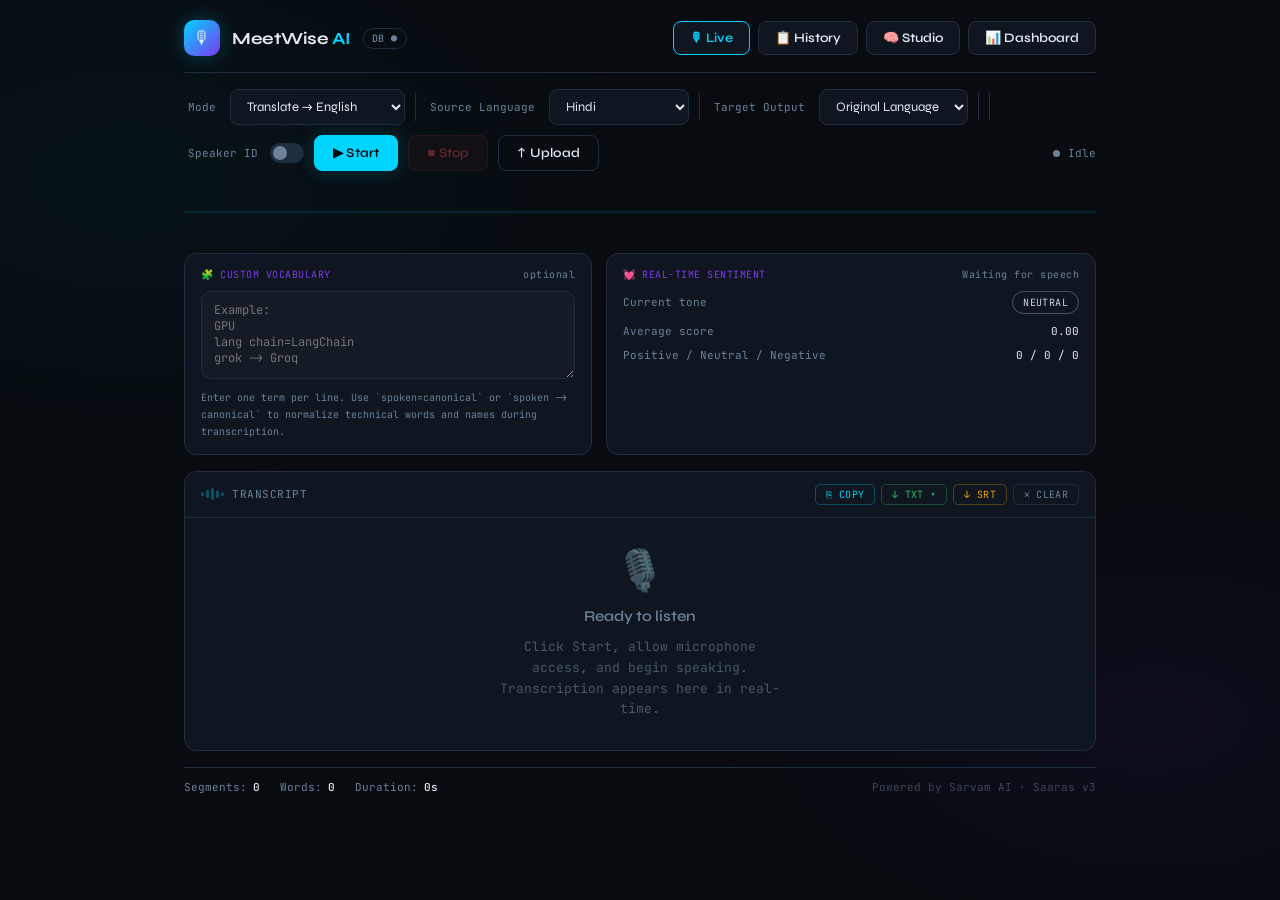
==== commit 1a439e61: "feat: implement Razorpay integration, 90-day trial, and Pro gating" ====
--- a/frontend/legacy/index.html
+++ b/frontend/legacy/index.html
@@ -8,6 +8,7 @@
   <link
     href="https://fonts.googleapis.com/css2?family=Syne:wght@400;600;700;800&family=JetBrains+Mono:wght@300;400;500&display=swap"
     rel="stylesheet" />
+  <script src="https://checkout.razorpay.com/v1/checkout.js"></script>
   <style>
     /* ── Reset & Base ────────────────────────────────────── */
     *,
@@ -760,6 +761,57 @@
       color: var(--accent);
     }
 
+    
+    /* ── Toggle Switch ───────────────────────────────────── */
+    .switch {
+      position: relative;
+      display: inline-block;
+      width: 34px;
+      height: 20px;
+    }
+    .switch input {
+      opacity: 0;
+      width: 0;
+      height: 0;
+    }
+    .slider {
+      position: absolute;
+      cursor: pointer;
+      top: 0;
+      left: 0;
+      right: 0;
+      bottom: 0;
+      background-color: #1e2d40;
+      transition: .4s;
+      border-radius: 20px;
+      border: 1px solid var(--border);
+    }
+    .slider:before {
+      position: absolute;
+      content: "";
+      height: 14px;
+      width: 14px;
+      left: 2px;
+      bottom: 2px;
+      background-color: var(--muted);
+      transition: .4s;
+      border-radius: 50%;
+    }
+    input:checked + .slider {
+      background-color: rgba(0, 212, 255, 0.1);
+      border-color: var(--accent);
+    }
+    input:checked + .slider:before {
+      transform: translateX(14px);
+      background-color: var(--accent);
+      box-shadow: 0 0 8px var(--accent);
+    }
+    .toggle-container {
+      display: flex;
+      align-items: center;
+      gap: 8px;
+    }
+
     /* ── DB badge ─────────────────────────────────────────── */
     #dbBadge.ok {
       border-color: rgba(34, 197, 94, 0.4);
@@ -1010,6 +1062,25 @@
         grid-template-columns: 1fr;
       }
     }
+
+    /* ── Locked Features ─────────────────────────────────── */
+    .toggle-container.locked {
+      position: relative;
+      cursor: help !important;
+    }
+    .toggle-container.locked::after {
+      content: 'PRO';
+      position: absolute;
+      top: -8px;
+      right: -8px;
+      background: var(--accent2);
+      color: white;
+      font-size: 8px;
+      font-weight: 800;
+      padding: 1px 4px;
+      border-radius: 4px;
+      box-shadow: 0 2px 5px rgba(0,0,0,0.3);
+    }
   </style>
   <script src="/auth-helper.js"></script>
 </head>
@@ -1021,15 +1092,18 @@
     <header>
       <div class="logo">
         <div class="logo-icon">🎙</div>
-        <div class="logo-text">Live <span>Translation</span></div>
-        <div class="badge">SAARAS V3</div>
+        <div class="logo-text">MeetWise <span>AI</span></div>
+        <div id="user-badge" class="badge" style="display:none; border-color: var(--accent); color: var(--accent);">PRO</div>
         <div class="badge" id="dbBadge" style="border-color:#1e2d40; color:#6b8299;">DB ●</div>
       </div>
-      <div style="display:flex;align-items:center;gap:8px;">
-        <a href="/live" class="btn-nav active">🎙 Live</a>
-        <a href="/history" class="btn-nav">📋 History</a>
-        <a href="/studio" class="btn-nav">🧠 Studio</a>
-        <a href="/dashboard" class="btn-nav">📊 Dashboard</a>
+      <div style="display:flex;align-items:center;gap:12px;">
+        <button id="upgrade-btn" class="btn" onclick="showUpgradeModal()" style="display:none; padding:6px 14px; font-size:11px; background:linear-gradient(135deg, #7c3aed, #00d4ff); border:none; color:white; border-radius:10px; font-weight:700; cursor:pointer; box-shadow:0 4px 12px rgba(124,58,237,0.3);">⭐ UPGRADE</button>
+        <div style="display:flex;align-items:center;gap:8px;">
+          <a href="/live" class="btn-nav active">🎙 Live</a>
+          <a href="/history" class="btn-nav">📋 History</a>
+          <a href="/studio" class="btn-nav">🧠 Studio</a>
+          <a href="/dashboard" class="btn-nav">📊 Dashboard</a>
+        </div>
       </div>
       <div id="userMenu" style="display:none;align-items:center;gap:10px;">
         <span style="font-family:'JetBrains Mono',monospace;font-size:12px;color:#6b8299;" id="userName"></span>
@@ -1095,6 +1169,16 @@
         </select>
 
         <div class="sep"></div>
+
+        
+        <div class="sep"></div>
+        <div class="toggle-container" title="Identify speakers in real-time (uses Deepgram)">
+          <span class="label">Speaker ID</span>
+          <label class="switch">
+            <input type="checkbox" id="diarizeToggle">
+            <span class="slider"></span>
+          </label>
+        </div>
 
         <button id="startBtn" class="btn btn-primary" onclick="startTranslation()">
           ▶ Start
@@ -1257,6 +1341,52 @@
     </footer>
   </div>
 
+  <!-- ── Upgrade Modal ── -->
+  <div id="upgrade-modal" class="modal-overlay" style="display:none; position:fixed; inset:0; background:rgba(0,0,0,0.85); z-index:9999; align-items:center; justify-content:center; backdrop-filter:blur(10px);">
+    <div style="background:var(--surface); border:1px solid var(--border); border-radius:24px; padding:32px; width:95%; max-width:480px; position:relative; box-shadow:0 20px 60px rgba(0,0,0,0.6); animation: modalIn 0.3s ease-out;">
+      <button onclick="closeUpgradeModal()" style="position:absolute; top:20px; right:20px; background:none; border:none; color:var(--muted); cursor:pointer; font-size:24px; transition:color 0.2s;" onmouseover="this.style.color='#fff'" onmouseout="this.style.color='var(--muted)'">&times;</button>
+      
+      <div style="text-align:center; margin-bottom:24px;">
+        <div style="width:50px; height:50px; background:linear-gradient(135deg, #7c3aed, var(--accent)); border-radius:12px; margin:0 auto 16px; display:flex; align-items:center; justify-content:center; font-size:24px; box-shadow:0 0 20px rgba(0, 212, 255, 0.3);">⭐</div>
+        <h2 style="font-size:26px; font-weight:800; margin-bottom:8px; letter-spacing:-0.5px;">Go Pro with MeetWise</h2>
+        <p style="color:var(--muted); font-size:14px; line-height:1.5;">Unlimited meeting time, real-time Speaker ID, and advanced AI-generated notes & summaries.</p>
+      </div>
+      
+      <div style="display:grid; gap:16px;">
+        <!-- Lifetime Plan -->
+        <div id="plan-lifetime" class="plan-card active" onclick="selectPlan('lifetime')" style="background:rgba(124,58,237,0.1); border:2px solid var(--accent2); border-radius:18px; padding:20px; cursor:pointer; transition:all 0.2s; position:relative;">
+          <div style="position:absolute; top:-10px; right:20px; background:var(--accent2); color:white; font-size:10px; padding:2px 10px; border-radius:20px; font-weight:800; box-shadow:0 4px 10px rgba(124,58,237,0.4);">BEST VALUE</div>
+          <div style="display:flex; justify-content:space-between; align-items:center; margin-bottom:4px;">
+            <span style="font-weight:700; font-size:17px;">Lifetime Access</span>
+            <span style="color:var(--accent); font-weight:800; font-size:18px;">₹999</span>
+          </div>
+          <p style="font-size:12px; color:var(--text); opacity:0.7;">One-time payment. Full features forever.</p>
+        </div>
+
+        <!-- Monthly Plan -->
+        <div id="plan-monthly" class="plan-card" onclick="selectPlan('monthly')" style="background:rgba(255,255,255,0.03); border:1px solid var(--border); border-radius:18px; padding:20px; cursor:pointer; transition:all 0.2s;">
+          <div style="display:flex; justify-content:space-between; align-items:center; margin-bottom:4px;">
+            <span style="font-weight:700; font-size:17px;">Monthly Pro</span>
+            <span style="color:var(--accent); font-weight:800; font-size:18px;">₹199<span style="font-size:12px; font-weight:400; opacity:0.6;"> / mo</span></span>
+          </div>
+          <p style="font-size:12px; color:var(--muted);">Billed monthly. Cancel anytime.</p>
+        </div>
+      </div>
+      
+      <button id="pay-now-btn" class="btn btn-primary" onclick="initiatePayment()" style="width:100%; margin-top:28px; justify-content:center; padding:16px; font-size:16px; background:linear-gradient(135deg, var(--accent2), var(--accent)); border:none; border-radius:14px; font-weight:700; box-shadow: 0 10px 25px rgba(124,58,237,0.3);">Upgrade Now</button>
+      <div style="text-align:center; margin-top:20px; font-size:11px; color:var(--muted); display:flex; align-items:center; justify-content:center; gap:6px;">
+        <svg width="12" height="12" viewBox="0 0 24 24" fill="none" stroke="currentColor" stroke-width="2"><path d="M12 22s8-4 8-10V5l-8-3-8 3v7c0 6 8 10 8 10z"/></svg> 
+        Secure Payment via Razorpay
+      </div>
+    </div>
+  </div>
+
+  <style>
+    @keyframes modalIn { from { opacity: 0; transform: scale(0.95) translateY(10px); } to { opacity: 1; transform: scale(1) translateY(0); } }
+    .plan-card:hover { transform: translateY(-2px); border-color: var(--accent); }
+    .plan-card.active { box-shadow: 0 8px 24px rgba(124,58,237,0.15); }
+  </style>
+
   <!-- Toast -->
   <div class="toast" id="toast"></div>
 
@@ -1276,6 +1406,154 @@
     let userScrolled = false;   // true when user has scrolled up to read history
     let sentimentHistory = [];
     let selectedTargetLang = 'same';
+    let selectedPlanType = 'lifetime';
+    let isUserPro = false;
+
+    // ── Pro & Upgrade Logic ──
+    function showUpgradeModal() {
+      document.getElementById('upgrade-modal').style.display = 'flex';
+    }
+    function closeUpgradeModal() {
+      document.getElementById('upgrade-modal').style.display = 'none';
+    }
+    function selectPlan(type) {
+      selectedPlanType = type;
+      document.querySelectorAll('.plan-card').forEach(el => {
+        el.style.borderColor = 'var(--border)';
+        el.style.background = 'rgba(255,255,255,0.03)';
+      });
+      const active = document.getElementById(`plan-${type}`);
+      active.style.borderColor = 'var(--accent2)';
+      active.style.background = type === 'lifetime' ? 'rgba(124,58,237,0.1)' : 'rgba(0, 212, 255, 0.05)';
+    }
+
+    async function initiatePayment() {
+      const btn = document.getElementById('pay-now-btn');
+      btn.disabled = true;
+      btn.textContent = 'Processing...';
+
+      try {
+        const res = await fetch('/api/payments/create', {
+          method: 'POST',
+          headers: { 'Content-Type': 'application/json' },
+          body: JSON.stringify({ type: selectedPlanType })
+        });
+        const result = await res.json();
+        if (!res.ok) throw new Error(result.error || 'Payment initiation failed');
+        
+        const data = result.data;
+        
+        if (data.mock) {
+          showToast('Mock Payment: Simulating success...', 'info');
+          setTimeout(() => completePayment(data, 'mock_payment_id', 'mock_signature'), 1500);
+          return;
+        }
+
+        const options = {
+          "key": data.key_id, 
+          "amount": data.amount,
+          "currency": data.currency || "INR",
+          "name": "MeetWise AI",
+          "description": selectedPlanType === 'lifetime' ? "Lifetime Pro Upgrade" : "Monthly Pro Subscription",
+          "order_id": data.id,
+          "subscription_id": selectedPlanType === 'monthly' ? data.id : undefined,
+          "handler": function (response) {
+            completePayment(data, response.razorpay_payment_id, response.razorpay_signature);
+          },
+          "prefill": {
+            "name": document.getElementById('userName').textContent,
+            "email": "" 
+          },
+          "theme": { "color": "#7c3aed" }
+        };
+        const rzp = new Razorpay(options);
+        rzp.open();
+      } catch (e) {
+        showToast(e.message, 'error');
+      } finally {
+        btn.disabled = false;
+        btn.textContent = 'Upgrade Now';
+      }
+    }
+
+    async function completePayment(orderData, paymentId, signature) {
+      try {
+        const res = await fetch('/api/payments/verify', {
+          method: 'POST',
+          headers: { 'Content-Type': 'application/json' },
+          body: JSON.stringify({
+            razorpay_payment_id: paymentId,
+            razorpay_signature: signature,
+            razorpay_order_id: selectedPlanType === 'lifetime' ? orderData.id : undefined,
+            razorpay_subscription_id: selectedPlanType === 'monthly' ? orderData.id : undefined
+          })
+        });
+        const result = await res.json();
+        if (result.ok) {
+          showToast('⭐ Congratulations! You are now a PRO member.', 'success');
+          closeUpgradeModal();
+          // Update UI immediately
+          isUserPro = true;
+          updateProUI(true, false);
+        } else {
+          throw new Error(result.error || 'Verification failed');
+        }
+      } catch (e) {
+        showToast(e.message, 'error');
+      }
+    }
+
+    function updateProUI(isPro, isTrial = false, trialDays = 0) {
+      const badge = document.getElementById('user-badge');
+      const upgradeBtn = document.getElementById('upgrade-btn');
+      const diarizeToggle = document.getElementById('diarizeToggle');
+      
+      if (isPro) {
+        if (badge) {
+          badge.style.display = 'inline-flex';
+          if (isTrial) {
+            badge.textContent = 'PRO (TRIAL)';
+            badge.style.borderColor = 'var(--warn)';
+            badge.style.color = 'var(--warn)';
+            badge.title = `${trialDays} days remaining in your free trial`;
+          } else {
+            badge.textContent = 'PRO';
+            badge.style.borderColor = 'var(--accent)';
+            badge.style.color = 'var(--accent)';
+            badge.title = "Full Pro Access";
+          }
+        }
+        
+        // Show upgrade button even during trial so they can subscribe early
+        if (upgradeBtn) {
+          upgradeBtn.style.display = isTrial ? 'inline-flex' : 'none';
+          if (isTrial) {
+            upgradeBtn.textContent = '⭐ Lifetime Upgrade';
+            upgradeBtn.parentElement.title = `${trialDays} days left in trial. Upgrade now to keep Pro forever!`;
+          }
+        }
+
+        if (diarizeToggle) {
+          diarizeToggle.disabled = false;
+          diarizeToggle.parentElement.parentElement.classList.remove('locked');
+          diarizeToggle.parentElement.parentElement.title = "Identify speakers in real-time (uses Deepgram)";
+          diarizeToggle.parentElement.parentElement.style.opacity = '1';
+        }
+      } else {
+        if (badge) badge.style.display = 'none';
+        if (upgradeBtn) {
+          upgradeBtn.style.display = 'inline-flex';
+          upgradeBtn.textContent = '⭐ UPGRADE';
+        }
+        if (diarizeToggle) {
+          diarizeToggle.disabled = true;
+          diarizeToggle.checked = false;
+          diarizeToggle.parentElement.parentElement.classList.add('locked');
+          diarizeToggle.parentElement.parentElement.title = "PRO FEATURE: Speaker ID is only for Pro members.";
+          diarizeToggle.parentElement.parentElement.style.opacity = '0.5';
+        }
+      }
+    }
 
     // ── WebSocket + Audio ──────────────────────────────────────────────────────
     async function startTranslation() {
@@ -1310,15 +1588,36 @@
 
       // Request mic
       try {
-        mediaStream = await navigator.mediaDevices.getUserMedia({
-          audio: {
-            sampleRate: 16000,
-            channelCount: 1,
-            echoCancellation: true,
-            noiseSuppression: true,
-            autoGainControl: true,
+        const audioConstraints = {
+          sampleRate: 16000,
+          channelCount: 1,
+          echoCancellation: true,
+          noiseSuppression: true,
+          autoGainControl: true,
+        };
+        const diarizeEnabled = document.getElementById('diarizeToggle').checked;
+        if (diarizeEnabled) {
+          showToast('Please select "Share tab audio" in the popup to capture the meeting audio.', 'info');
+          const displayStream = await navigator.mediaDevices.getDisplayMedia({ audio: true, video: true });
+          const micStream = await navigator.mediaDevices.getUserMedia({ audio: audioConstraints });
+          
+          const audioCtx = new AudioContext({ sampleRate: 16000 });
+          const dest = audioCtx.createMediaStreamDestination();
+          
+          if (micStream.getAudioTracks().length > 0) {
+            audioCtx.createMediaStreamSource(micStream).connect(dest);
           }
-        });
+          if (displayStream.getAudioTracks().length > 0) {
+            audioCtx.createMediaStreamSource(displayStream).connect(dest);
+          } else {
+            showToast('Warning: No system audio shared! Only mic captured.', 'error');
+          }
+          
+          mediaStream = dest.stream;
+          displayStream.getVideoTracks().forEach(track => track.stop());
+        } else {
+          mediaStream = await navigator.mediaDevices.getUserMedia({ audio: audioConstraints });
+        }
       } catch (e) {
         showToast('⚠️ Microphone access denied: ' + e.message, 'error');
         setStatus('error', 'Mic denied');
@@ -1329,7 +1628,9 @@
       // Open WebSocket
       const wsProto = location.protocol === 'https:' ? 'wss:' : 'ws:';
       const authToken = localStorage.getItem('auth_token') || '';
-      const wsUrl = `${wsProto}//${location.host}/ws/translate${authToken ? '?token=' + encodeURIComponent(authToken) : ''}`;
+      const diarizeEnabled = document.getElementById('diarizeToggle').checked;
+      const wsEndpoint = diarizeEnabled ? '/ws/diarize' : '/ws/translate';
+      const wsUrl = `${wsProto}//${location.host}${wsEndpoint}${authToken ? '?token=' + encodeURIComponent(authToken) : ''}`;
       ws = new WebSocket(wsUrl);
       ws.binaryType = 'arraybuffer';
 
@@ -1517,7 +1818,11 @@
           break;
 
         case 'error':
-          showToast('❌ ' + msg.message, 'error');
+          if (msg.message && msg.message.includes("limit reached")) {
+            showToast('⏳ ' + msg.message + ' <a href="#" onclick="showUpgradeModal(); return false;" style="color:var(--accent); font-weight:700; text-decoration:underline; margin-left:8px;">Upgrade Now</a>', 'error');
+          } else {
+            showToast('❌ ' + msg.message, 'error');
+          }
           setStatus('error', 'Error');
           stopTranslation();
           break;
@@ -2035,6 +2340,8 @@
         const user = await res.json();
         if (!user.email || user.email === 'local') {
           restoreSessionFromStorage(null);
+          // For local/no-auth, default to PRO behavior or Hide upgrade
+          updateProUI(true);
           return;
         }
         
@@ -2050,6 +2357,10 @@
         if (adminLink) {
           adminLink.style.display = user.is_admin ? 'inline-flex' : 'none';
         }
+
+        // Update Pro UI
+        isUserPro = !!user.is_pro;
+        updateProUI(isUserPro, user.is_trial, user.days_left);
       } catch (e) { }
     })();
 
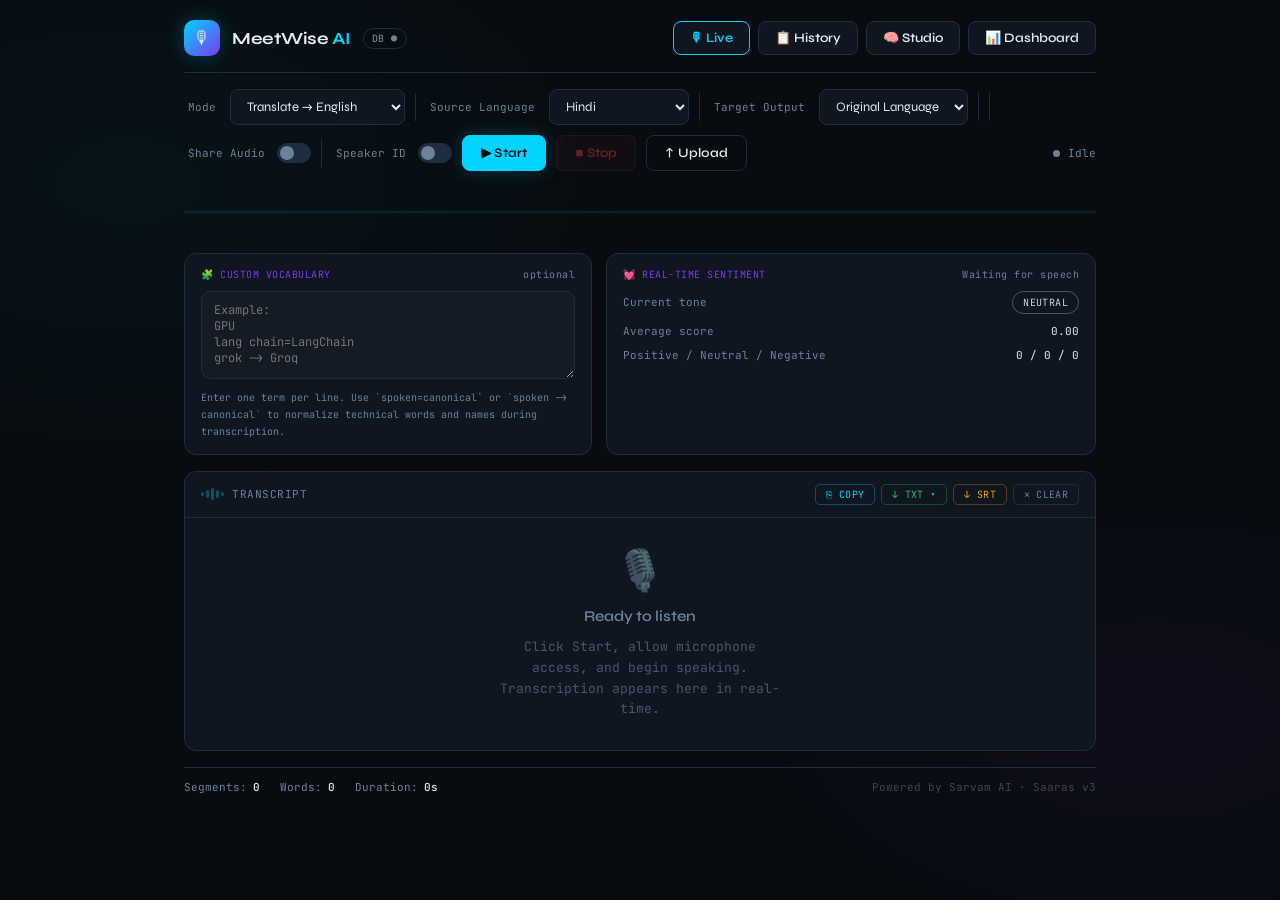
==== commit bf128042: "fix: resolve share audio auto-stop and transcription issues" ====
--- a/frontend/legacy/index.html
+++ b/frontend/legacy/index.html
@@ -8,7 +8,6 @@
   <link
     href="https://fonts.googleapis.com/css2?family=Syne:wght@400;600;700;800&family=JetBrains+Mono:wght@300;400;500&display=swap"
     rel="stylesheet" />
-  <script src="https://checkout.razorpay.com/v1/checkout.js"></script>
   <style>
     /* ── Reset & Base ────────────────────────────────────── */
     *,
@@ -1097,7 +1096,6 @@
         <div class="badge" id="dbBadge" style="border-color:#1e2d40; color:#6b8299;">DB ●</div>
       </div>
       <div style="display:flex;align-items:center;gap:12px;">
-        <button id="upgrade-btn" class="btn" onclick="showUpgradeModal()" style="display:none; padding:6px 14px; font-size:11px; background:linear-gradient(135deg, #7c3aed, #00d4ff); border:none; color:white; border-radius:10px; font-weight:700; cursor:pointer; box-shadow:0 4px 12px rgba(124,58,237,0.3);">⭐ UPGRADE</button>
         <div style="display:flex;align-items:center;gap:8px;">
           <a href="/live" class="btn-nav active">🎙 Live</a>
           <a href="/history" class="btn-nav">📋 History</a>
@@ -1172,7 +1170,16 @@
 
         
         <div class="sep"></div>
-        <div class="toggle-container" title="Identify speakers in real-time (uses Deepgram)">
+        <div class="toggle-container" title="Capture and transcribe system/tab audio via screen share (works without Pro)">
+          <span class="label">Share Audio</span>
+          <label class="switch">
+            <input type="checkbox" id="shareAudioToggle">
+            <span class="slider"></span>
+          </label>
+        </div>
+
+        <div class="sep"></div>
+        <div class="toggle-container" title="Identify speakers in real-time (uses Deepgram — Pro only)">
           <span class="label">Speaker ID</span>
           <label class="switch">
             <input type="checkbox" id="diarizeToggle">
@@ -1341,46 +1348,6 @@
     </footer>
   </div>
 
-  <!-- ── Upgrade Modal ── -->
-  <div id="upgrade-modal" class="modal-overlay" style="display:none; position:fixed; inset:0; background:rgba(0,0,0,0.85); z-index:9999; align-items:center; justify-content:center; backdrop-filter:blur(10px);">
-    <div style="background:var(--surface); border:1px solid var(--border); border-radius:24px; padding:32px; width:95%; max-width:480px; position:relative; box-shadow:0 20px 60px rgba(0,0,0,0.6); animation: modalIn 0.3s ease-out;">
-      <button onclick="closeUpgradeModal()" style="position:absolute; top:20px; right:20px; background:none; border:none; color:var(--muted); cursor:pointer; font-size:24px; transition:color 0.2s;" onmouseover="this.style.color='#fff'" onmouseout="this.style.color='var(--muted)'">&times;</button>
-      
-      <div style="text-align:center; margin-bottom:24px;">
-        <div style="width:50px; height:50px; background:linear-gradient(135deg, #7c3aed, var(--accent)); border-radius:12px; margin:0 auto 16px; display:flex; align-items:center; justify-content:center; font-size:24px; box-shadow:0 0 20px rgba(0, 212, 255, 0.3);">⭐</div>
-        <h2 style="font-size:26px; font-weight:800; margin-bottom:8px; letter-spacing:-0.5px;">Go Pro with MeetWise</h2>
-        <p style="color:var(--muted); font-size:14px; line-height:1.5;">Unlimited meeting time, real-time Speaker ID, and advanced AI-generated notes & summaries.</p>
-      </div>
-      
-      <div style="display:grid; gap:16px;">
-        <!-- Lifetime Plan -->
-        <div id="plan-lifetime" class="plan-card active" onclick="selectPlan('lifetime')" style="background:rgba(124,58,237,0.1); border:2px solid var(--accent2); border-radius:18px; padding:20px; cursor:pointer; transition:all 0.2s; position:relative;">
-          <div style="position:absolute; top:-10px; right:20px; background:var(--accent2); color:white; font-size:10px; padding:2px 10px; border-radius:20px; font-weight:800; box-shadow:0 4px 10px rgba(124,58,237,0.4);">BEST VALUE</div>
-          <div style="display:flex; justify-content:space-between; align-items:center; margin-bottom:4px;">
-            <span style="font-weight:700; font-size:17px;">Lifetime Access</span>
-            <span style="color:var(--accent); font-weight:800; font-size:18px;">₹999</span>
-          </div>
-          <p style="font-size:12px; color:var(--text); opacity:0.7;">One-time payment. Full features forever.</p>
-        </div>
-
-        <!-- Monthly Plan -->
-        <div id="plan-monthly" class="plan-card" onclick="selectPlan('monthly')" style="background:rgba(255,255,255,0.03); border:1px solid var(--border); border-radius:18px; padding:20px; cursor:pointer; transition:all 0.2s;">
-          <div style="display:flex; justify-content:space-between; align-items:center; margin-bottom:4px;">
-            <span style="font-weight:700; font-size:17px;">Monthly Pro</span>
-            <span style="color:var(--accent); font-weight:800; font-size:18px;">₹199<span style="font-size:12px; font-weight:400; opacity:0.6;"> / mo</span></span>
-          </div>
-          <p style="font-size:12px; color:var(--muted);">Billed monthly. Cancel anytime.</p>
-        </div>
-      </div>
-      
-      <button id="pay-now-btn" class="btn btn-primary" onclick="initiatePayment()" style="width:100%; margin-top:28px; justify-content:center; padding:16px; font-size:16px; background:linear-gradient(135deg, var(--accent2), var(--accent)); border:none; border-radius:14px; font-weight:700; box-shadow: 0 10px 25px rgba(124,58,237,0.3);">Upgrade Now</button>
-      <div style="text-align:center; margin-top:20px; font-size:11px; color:var(--muted); display:flex; align-items:center; justify-content:center; gap:6px;">
-        <svg width="12" height="12" viewBox="0 0 24 24" fill="none" stroke="currentColor" stroke-width="2"><path d="M12 22s8-4 8-10V5l-8-3-8 3v7c0 6 8 10 8 10z"/></svg> 
-        Secure Payment via Razorpay
-      </div>
-    </div>
-  </div>
-
   <style>
     @keyframes modalIn { from { opacity: 0; transform: scale(0.95) translateY(10px); } to { opacity: 1; transform: scale(1) translateY(0); } }
     .plan-card:hover { transform: translateY(-2px); border-color: var(--accent); }
@@ -1408,104 +1375,13 @@
     let selectedTargetLang = 'same';
     let selectedPlanType = 'lifetime';
     let isUserPro = false;
-
-    // ── Pro & Upgrade Logic ──
-    function showUpgradeModal() {
-      document.getElementById('upgrade-modal').style.display = 'flex';
-    }
-    function closeUpgradeModal() {
-      document.getElementById('upgrade-modal').style.display = 'none';
-    }
-    function selectPlan(type) {
-      selectedPlanType = type;
-      document.querySelectorAll('.plan-card').forEach(el => {
-        el.style.borderColor = 'var(--border)';
-        el.style.background = 'rgba(255,255,255,0.03)';
-      });
-      const active = document.getElementById(`plan-${type}`);
-      active.style.borderColor = 'var(--accent2)';
-      active.style.background = type === 'lifetime' ? 'rgba(124,58,237,0.1)' : 'rgba(0, 212, 255, 0.05)';
-    }
-
-    async function initiatePayment() {
-      const btn = document.getElementById('pay-now-btn');
-      btn.disabled = true;
-      btn.textContent = 'Processing...';
-
-      try {
-        const res = await fetch('/api/payments/create', {
-          method: 'POST',
-          headers: { 'Content-Type': 'application/json' },
-          body: JSON.stringify({ type: selectedPlanType })
-        });
-        const result = await res.json();
-        if (!res.ok) throw new Error(result.error || 'Payment initiation failed');
-        
-        const data = result.data;
-        
-        if (data.mock) {
-          showToast('Mock Payment: Simulating success...', 'info');
-          setTimeout(() => completePayment(data, 'mock_payment_id', 'mock_signature'), 1500);
-          return;
-        }
-
-        const options = {
-          "key": data.key_id, 
-          "amount": data.amount,
-          "currency": data.currency || "INR",
-          "name": "MeetWise AI",
-          "description": selectedPlanType === 'lifetime' ? "Lifetime Pro Upgrade" : "Monthly Pro Subscription",
-          "order_id": data.id,
-          "subscription_id": selectedPlanType === 'monthly' ? data.id : undefined,
-          "handler": function (response) {
-            completePayment(data, response.razorpay_payment_id, response.razorpay_signature);
-          },
-          "prefill": {
-            "name": document.getElementById('userName').textContent,
-            "email": "" 
-          },
-          "theme": { "color": "#7c3aed" }
-        };
-        const rzp = new Razorpay(options);
-        rzp.open();
-      } catch (e) {
-        showToast(e.message, 'error');
-      } finally {
-        btn.disabled = false;
-        btn.textContent = 'Upgrade Now';
-      }
-    }
-
-    async function completePayment(orderData, paymentId, signature) {
-      try {
-        const res = await fetch('/api/payments/verify', {
-          method: 'POST',
-          headers: { 'Content-Type': 'application/json' },
-          body: JSON.stringify({
-            razorpay_payment_id: paymentId,
-            razorpay_signature: signature,
-            razorpay_order_id: selectedPlanType === 'lifetime' ? orderData.id : undefined,
-            razorpay_subscription_id: selectedPlanType === 'monthly' ? orderData.id : undefined
-          })
-        });
-        const result = await res.json();
-        if (result.ok) {
-          showToast('⭐ Congratulations! You are now a PRO member.', 'success');
-          closeUpgradeModal();
-          // Update UI immediately
-          isUserPro = true;
-          updateProUI(true, false);
-        } else {
-          throw new Error(result.error || 'Verification failed');
-        }
-      } catch (e) {
-        showToast(e.message, 'error');
-      }
-    }
+    let _displayStream = null;  // kept alive for share-audio mode
+    let _micStream = null;      // kept alive for share-audio mode
+
+    // ── Pro & Trial UI Updates ──
 
     function updateProUI(isPro, isTrial = false, trialDays = 0) {
       const badge = document.getElementById('user-badge');
-      const upgradeBtn = document.getElementById('upgrade-btn');
       const diarizeToggle = document.getElementById('diarizeToggle');
       
       if (isPro) {
@@ -1523,15 +1399,6 @@
             badge.title = "Full Pro Access";
           }
         }
-        
-        // Show upgrade button even during trial so they can subscribe early
-        if (upgradeBtn) {
-          upgradeBtn.style.display = isTrial ? 'inline-flex' : 'none';
-          if (isTrial) {
-            upgradeBtn.textContent = '⭐ Lifetime Upgrade';
-            upgradeBtn.parentElement.title = `${trialDays} days left in trial. Upgrade now to keep Pro forever!`;
-          }
-        }
 
         if (diarizeToggle) {
           diarizeToggle.disabled = false;
@@ -1541,10 +1408,6 @@
         }
       } else {
         if (badge) badge.style.display = 'none';
-        if (upgradeBtn) {
-          upgradeBtn.style.display = 'inline-flex';
-          upgradeBtn.textContent = '⭐ UPGRADE';
-        }
         if (diarizeToggle) {
           diarizeToggle.disabled = true;
           diarizeToggle.checked = false;
@@ -1586,7 +1449,7 @@
       const es = document.getElementById('emptyState');
       if (es && transcriptLog.length > 0) es.remove();
 
-      // Request mic
+      // Request mic / screen audio
       try {
         const audioConstraints = {
           sampleRate: 16000,
@@ -1596,31 +1459,38 @@
           autoGainControl: true,
         };
         const diarizeEnabled = document.getElementById('diarizeToggle').checked;
-        if (diarizeEnabled) {
-          showToast('Please select "Share tab audio" in the popup to capture the meeting audio.', 'info');
-          const displayStream = await navigator.mediaDevices.getDisplayMedia({ audio: true, video: true });
-          const micStream = await navigator.mediaDevices.getUserMedia({ audio: audioConstraints });
-          
-          const audioCtx = new AudioContext({ sampleRate: 16000 });
-          const dest = audioCtx.createMediaStreamDestination();
-          
-          if (micStream.getAudioTracks().length > 0) {
-            audioCtx.createMediaStreamSource(micStream).connect(dest);
+        const shareAudioEnabled = document.getElementById('shareAudioToggle') && document.getElementById('shareAudioToggle').checked;
+        const captureSystemAudio = shareAudioEnabled || diarizeEnabled;
+
+        if (captureSystemAudio) {
+          // ── Share Audio mode: capture display (system) audio + mic, mix them ──
+          showToast('📡 Select the tab/window to share — check "Share audio" in the dialog!', 'info');
+          _displayStream = await navigator.mediaDevices.getDisplayMedia({ audio: true, video: true });
+          _micStream = await navigator.mediaDevices.getUserMedia({ audio: audioConstraints });
+
+          // Use the global audioContext for mixing (critical: keeps the context alive)
+          audioContext = new AudioContext({ sampleRate: 16000 });
+          const dest = audioContext.createMediaStreamDestination();
+
+          if (_micStream.getAudioTracks().length > 0) {
+            audioContext.createMediaStreamSource(_micStream).connect(dest);
           }
-          if (displayStream.getAudioTracks().length > 0) {
-            audioCtx.createMediaStreamSource(displayStream).connect(dest);
+          if (_displayStream.getAudioTracks().length > 0) {
+            audioContext.createMediaStreamSource(_displayStream).connect(dest);
           } else {
-            showToast('Warning: No system audio shared! Only mic captured.', 'error');
+            showToast('⚠️ No tab audio detected — check "Share audio" was ticked in the dialog.', 'error');
           }
-          
+
           mediaStream = dest.stream;
-          displayStream.getVideoTracks().forEach(track => track.stop());
+          // Stop video tracks — we only need audio
+          _displayStream.getVideoTracks().forEach(track => track.stop());
         } else {
+          // ── Normal mic-only mode ──
           mediaStream = await navigator.mediaDevices.getUserMedia({ audio: audioConstraints });
         }
       } catch (e) {
-        showToast('⚠️ Microphone access denied: ' + e.message, 'error');
-        setStatus('error', 'Mic denied');
+        showToast('⚠️ Audio access denied: ' + e.message, 'error');
+        setStatus('error', 'Access denied');
         document.getElementById('startBtn').disabled = false;
         return;
       }
@@ -1628,8 +1498,10 @@
       // Open WebSocket
       const wsProto = location.protocol === 'https:' ? 'wss:' : 'ws:';
       const authToken = localStorage.getItem('auth_token') || '';
-      const diarizeEnabled = document.getElementById('diarizeToggle').checked;
-      const wsEndpoint = diarizeEnabled ? '/ws/diarize' : '/ws/translate';
+      // IMPORTANT: Only use /ws/diarize (Deepgram) when Speaker ID is explicitly enabled.
+      // Share Audio alone uses /ws/translate (Sarvam) — no Deepgram required.
+      const diarizeEnabled2 = document.getElementById('diarizeToggle').checked;
+      const wsEndpoint = diarizeEnabled2 ? '/ws/diarize' : '/ws/translate';
       const wsUrl = `${wsProto}//${location.host}${wsEndpoint}${authToken ? '?token=' + encodeURIComponent(authToken) : ''}`;
       ws = new WebSocket(wsUrl);
       ws.binaryType = 'arraybuffer';
@@ -1655,7 +1527,11 @@
       };
 
       // Setup Web Audio → PCM pipeline
-      audioContext = new AudioContext({ sampleRate: 16000 });
+      // NOTE: In share-audio (diarize) mode, audioContext was already created above
+      // to mix display + mic streams. Re-use it here instead of making a second context.
+      if (!audioContext) {
+        audioContext = new AudioContext({ sampleRate: 16000 });
+      }
       const source = audioContext.createMediaStreamSource(mediaStream);
 
       analyser = audioContext.createAnalyser();
@@ -1708,6 +1584,9 @@
       if (processor) { processor.disconnect(); processor = null; }
       if (audioContext) { audioContext.close(); audioContext = null; }
       if (mediaStream) { mediaStream.getTracks().forEach(t => t.stop()); mediaStream = null; }
+      // Clean up share-audio streams (diarize mode)
+      if (_displayStream) { _displayStream.getTracks().forEach(t => t.stop()); _displayStream = null; }
+      if (_micStream) { _micStream.getTracks().forEach(t => t.stop()); _micStream = null; }
       stopWaveform();
 
       // Send stop signal to backend BEFORE closing — backend will process then close
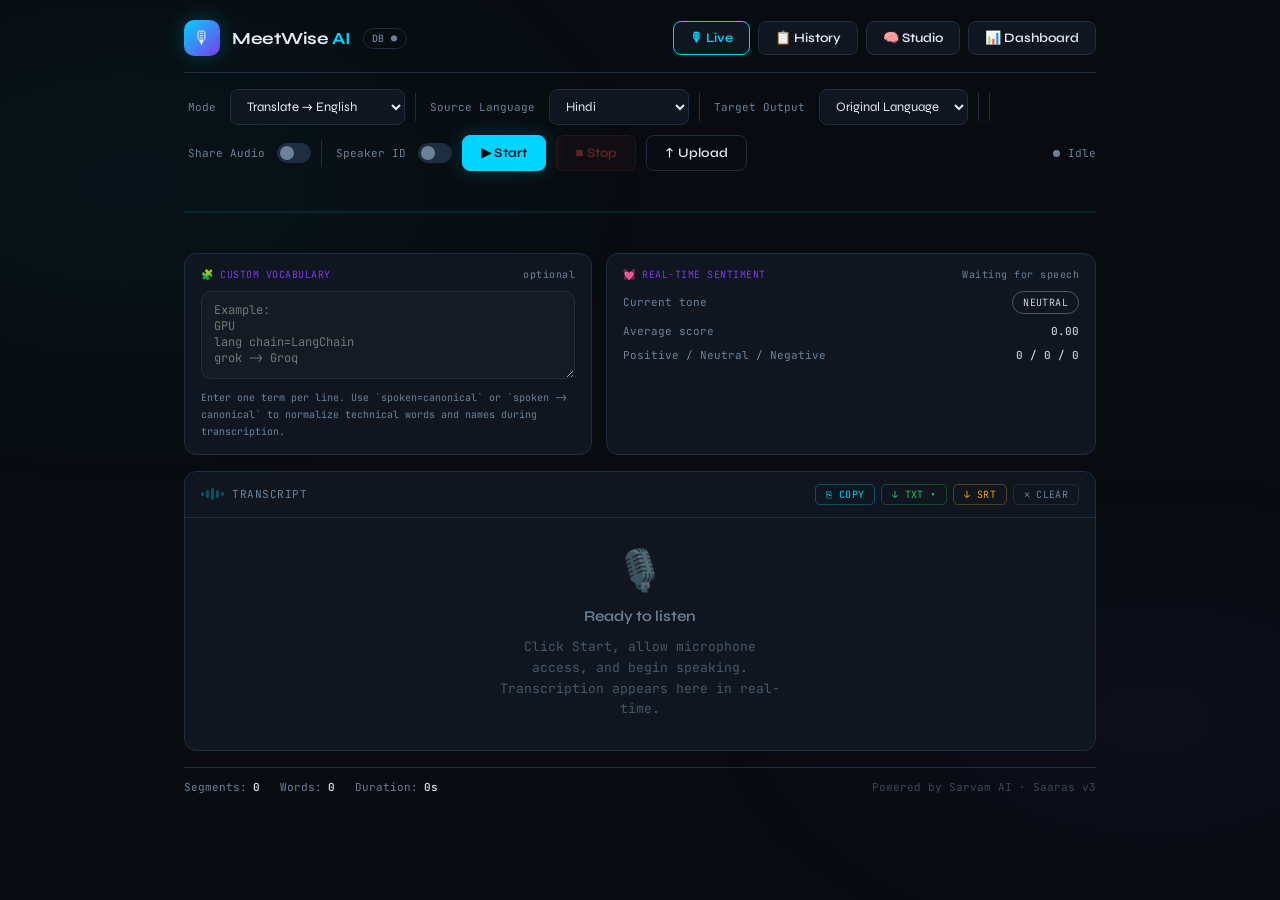
==== commit ff4aca7d: "feat: display speaker labels in live transcript log" ====
--- a/frontend/legacy/index.html
+++ b/frontend/legacy/index.html
@@ -1496,13 +1496,17 @@
       }
 
       // Open WebSocket
+      // NOTE: The base URL pattern MUST stay as `${wsProto}//${location.host}${wsEndpoint}`
+      // so that legacy-template.ts can replace `location.host` with the actual backend
+      // host on Render (meetwise-api.onrender.com). Auth token is appended AFTER.
       const wsProto = location.protocol === 'https:' ? 'wss:' : 'ws:';
       const authToken = localStorage.getItem('auth_token') || '';
-      // IMPORTANT: Only use /ws/diarize (Deepgram) when Speaker ID is explicitly enabled.
-      // Share Audio alone uses /ws/translate (Sarvam) — no Deepgram required.
+      // Only use /ws/diarize (Deepgram/Pro) when Speaker ID toggle is explicitly ON.
+      // Share Audio toggle alone always uses /ws/translate (Sarvam — no Deepgram needed).
       const diarizeEnabled2 = document.getElementById('diarizeToggle').checked;
       const wsEndpoint = diarizeEnabled2 ? '/ws/diarize' : '/ws/translate';
-      const wsUrl = `${wsProto}//${location.host}${wsEndpoint}${authToken ? '?token=' + encodeURIComponent(authToken) : ''}`;
+      const wsBaseUrl = `${wsProto}//${location.host}${wsEndpoint}`;
+      const wsUrl = wsBaseUrl + (authToken ? '?token=' + encodeURIComponent(authToken) : '');
       ws = new WebSocket(wsUrl);
       ws.binaryType = 'arraybuffer';
 
@@ -1651,7 +1655,7 @@
         case 'transcript':
           // Remove partial if any
           if (partialEl) { partialEl.remove(); partialEl = null; }
-          appendEntry(msg.text, false, msg.keywords || []);
+          appendEntry(msg.text, false, msg.keywords || [], msg.speaker || null);
           break;
 
         case 'summary':
@@ -1714,7 +1718,7 @@
       if (es) es.remove();
     }
 
-    function appendEntry(text, isPartial, keywords = []) {
+    function appendEntry(text, isPartial, keywords = [], speaker = null) {
       const scroll = document.getElementById('transcriptScroll');
       const now = new Date().toLocaleTimeString('en-IN', { hour12: false });
       const mode = document.getElementById('modeSelect').value;
@@ -1722,8 +1726,15 @@
       const entry = document.createElement('div');
       entry.className = 'entry';
       const highlighted = highlightKeywords(escHtml(text), keywords);
+      
+      let metaText = `${now} · ${mode.toUpperCase()}`;
+      if (speaker && speaker !== 'unknown') {
+        const readableSpeaker = speaker.replace('speaker_', 'Speaker ');
+        metaText += ` · <span style="color: var(--accent); font-weight: 600;">${readableSpeaker}</span>`;
+      }
+
       entry.innerHTML = `
-    <div class="entry-meta">${now} · ${mode.toUpperCase()}</div>
+    <div class="entry-meta">${metaText}</div>
     <div class="entry-text${isPartial ? ' partial' : ''}">${highlighted}</div>
   `;
       scroll.appendChild(entry);
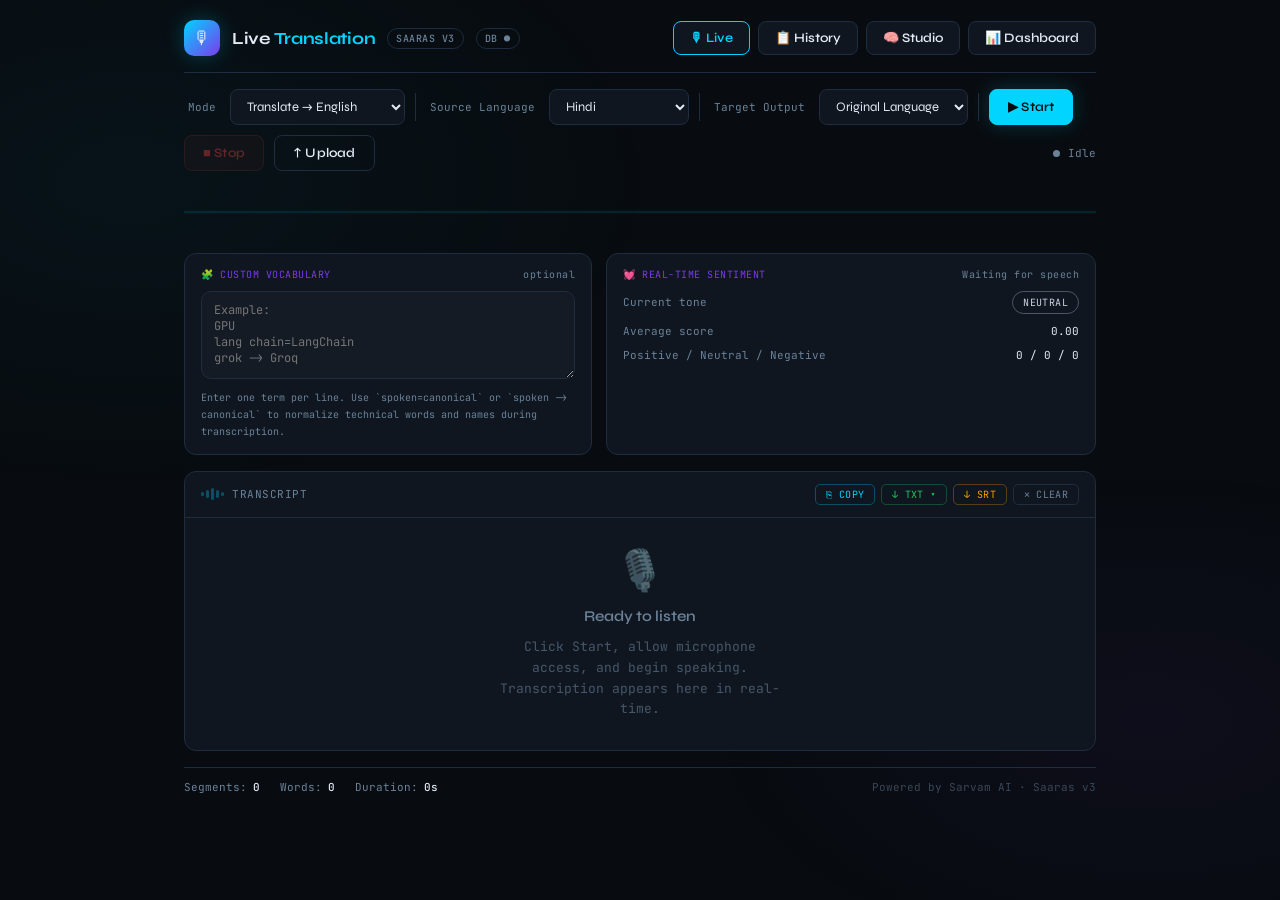
==== commit a73509cd: "feat: unlock all features for all users and finalize transcription service" ====
--- a/frontend/legacy/index.html
+++ b/frontend/legacy/index.html
@@ -760,57 +760,6 @@
       color: var(--accent);
     }
 
-    
-    /* ── Toggle Switch ───────────────────────────────────── */
-    .switch {
-      position: relative;
-      display: inline-block;
-      width: 34px;
-      height: 20px;
-    }
-    .switch input {
-      opacity: 0;
-      width: 0;
-      height: 0;
-    }
-    .slider {
-      position: absolute;
-      cursor: pointer;
-      top: 0;
-      left: 0;
-      right: 0;
-      bottom: 0;
-      background-color: #1e2d40;
-      transition: .4s;
-      border-radius: 20px;
-      border: 1px solid var(--border);
-    }
-    .slider:before {
-      position: absolute;
-      content: "";
-      height: 14px;
-      width: 14px;
-      left: 2px;
-      bottom: 2px;
-      background-color: var(--muted);
-      transition: .4s;
-      border-radius: 50%;
-    }
-    input:checked + .slider {
-      background-color: rgba(0, 212, 255, 0.1);
-      border-color: var(--accent);
-    }
-    input:checked + .slider:before {
-      transform: translateX(14px);
-      background-color: var(--accent);
-      box-shadow: 0 0 8px var(--accent);
-    }
-    .toggle-container {
-      display: flex;
-      align-items: center;
-      gap: 8px;
-    }
-
     /* ── DB badge ─────────────────────────────────────────── */
     #dbBadge.ok {
       border-color: rgba(34, 197, 94, 0.4);
@@ -1061,25 +1010,6 @@
         grid-template-columns: 1fr;
       }
     }
-
-    /* ── Locked Features ─────────────────────────────────── */
-    .toggle-container.locked {
-      position: relative;
-      cursor: help !important;
-    }
-    .toggle-container.locked::after {
-      content: 'PRO';
-      position: absolute;
-      top: -8px;
-      right: -8px;
-      background: var(--accent2);
-      color: white;
-      font-size: 8px;
-      font-weight: 800;
-      padding: 1px 4px;
-      border-radius: 4px;
-      box-shadow: 0 2px 5px rgba(0,0,0,0.3);
-    }
   </style>
   <script src="/auth-helper.js"></script>
 </head>
@@ -1091,17 +1021,15 @@
     <header>
       <div class="logo">
         <div class="logo-icon">🎙</div>
-        <div class="logo-text">MeetWise <span>AI</span></div>
-        <div id="user-badge" class="badge" style="display:none; border-color: var(--accent); color: var(--accent);">PRO</div>
+        <div class="logo-text">Live <span>Translation</span></div>
+        <div class="badge">SAARAS V3</div>
         <div class="badge" id="dbBadge" style="border-color:#1e2d40; color:#6b8299;">DB ●</div>
       </div>
-      <div style="display:flex;align-items:center;gap:12px;">
-        <div style="display:flex;align-items:center;gap:8px;">
-          <a href="/live" class="btn-nav active">🎙 Live</a>
-          <a href="/history" class="btn-nav">📋 History</a>
-          <a href="/studio" class="btn-nav">🧠 Studio</a>
-          <a href="/dashboard" class="btn-nav">📊 Dashboard</a>
-        </div>
+      <div style="display:flex;align-items:center;gap:8px;">
+        <a href="/live" class="btn-nav active">🎙 Live</a>
+        <a href="/history" class="btn-nav">📋 History</a>
+        <a href="/studio" class="btn-nav">🧠 Studio</a>
+        <a href="/dashboard" class="btn-nav">📊 Dashboard</a>
       </div>
       <div id="userMenu" style="display:none;align-items:center;gap:10px;">
         <span style="font-family:'JetBrains Mono',monospace;font-size:12px;color:#6b8299;" id="userName"></span>
@@ -1167,25 +1095,6 @@
         </select>
 
         <div class="sep"></div>
-
-        
-        <div class="sep"></div>
-        <div class="toggle-container" title="Capture and transcribe system/tab audio via screen share (works without Pro)">
-          <span class="label">Share Audio</span>
-          <label class="switch">
-            <input type="checkbox" id="shareAudioToggle">
-            <span class="slider"></span>
-          </label>
-        </div>
-
-        <div class="sep"></div>
-        <div class="toggle-container" title="Identify speakers in real-time (uses Deepgram — Pro only)">
-          <span class="label">Speaker ID</span>
-          <label class="switch">
-            <input type="checkbox" id="diarizeToggle">
-            <span class="slider"></span>
-          </label>
-        </div>
 
         <button id="startBtn" class="btn btn-primary" onclick="startTranslation()">
           ▶ Start
@@ -1348,12 +1257,6 @@
     </footer>
   </div>
 
-  <style>
-    @keyframes modalIn { from { opacity: 0; transform: scale(0.95) translateY(10px); } to { opacity: 1; transform: scale(1) translateY(0); } }
-    .plan-card:hover { transform: translateY(-2px); border-color: var(--accent); }
-    .plan-card.active { box-shadow: 0 8px 24px rgba(124,58,237,0.15); }
-  </style>
-
   <!-- Toast -->
   <div class="toast" id="toast"></div>
 
@@ -1373,50 +1276,6 @@
     let userScrolled = false;   // true when user has scrolled up to read history
     let sentimentHistory = [];
     let selectedTargetLang = 'same';
-    let selectedPlanType = 'lifetime';
-    let isUserPro = false;
-    let _displayStream = null;  // kept alive for share-audio mode
-    let _micStream = null;      // kept alive for share-audio mode
-
-    // ── Pro & Trial UI Updates ──
-
-    function updateProUI(isPro, isTrial = false, trialDays = 0) {
-      const badge = document.getElementById('user-badge');
-      const diarizeToggle = document.getElementById('diarizeToggle');
-      
-      if (isPro) {
-        if (badge) {
-          badge.style.display = 'inline-flex';
-          if (isTrial) {
-            badge.textContent = 'PRO (TRIAL)';
-            badge.style.borderColor = 'var(--warn)';
-            badge.style.color = 'var(--warn)';
-            badge.title = `${trialDays} days remaining in your free trial`;
-          } else {
-            badge.textContent = 'PRO';
-            badge.style.borderColor = 'var(--accent)';
-            badge.style.color = 'var(--accent)';
-            badge.title = "Full Pro Access";
-          }
-        }
-
-        if (diarizeToggle) {
-          diarizeToggle.disabled = false;
-          diarizeToggle.parentElement.parentElement.classList.remove('locked');
-          diarizeToggle.parentElement.parentElement.title = "Identify speakers in real-time (uses Deepgram)";
-          diarizeToggle.parentElement.parentElement.style.opacity = '1';
-        }
-      } else {
-        if (badge) badge.style.display = 'none';
-        if (diarizeToggle) {
-          diarizeToggle.disabled = true;
-          diarizeToggle.checked = false;
-          diarizeToggle.parentElement.parentElement.classList.add('locked');
-          diarizeToggle.parentElement.parentElement.title = "PRO FEATURE: Speaker ID is only for Pro members.";
-          diarizeToggle.parentElement.parentElement.style.opacity = '0.5';
-        }
-      }
-    }
 
     // ── WebSocket + Audio ──────────────────────────────────────────────────────
     async function startTranslation() {
@@ -1449,64 +1308,28 @@
       const es = document.getElementById('emptyState');
       if (es && transcriptLog.length > 0) es.remove();
 
-      // Request mic / screen audio
+      // Request mic
       try {
-        const audioConstraints = {
-          sampleRate: 16000,
-          channelCount: 1,
-          echoCancellation: true,
-          noiseSuppression: true,
-          autoGainControl: true,
-        };
-        const diarizeEnabled = document.getElementById('diarizeToggle').checked;
-        const shareAudioEnabled = document.getElementById('shareAudioToggle') && document.getElementById('shareAudioToggle').checked;
-        const captureSystemAudio = shareAudioEnabled || diarizeEnabled;
-
-        if (captureSystemAudio) {
-          // ── Share Audio mode: capture display (system) audio + mic, mix them ──
-          showToast('📡 Select the tab/window to share — check "Share audio" in the dialog!', 'info');
-          _displayStream = await navigator.mediaDevices.getDisplayMedia({ audio: true, video: true });
-          _micStream = await navigator.mediaDevices.getUserMedia({ audio: audioConstraints });
-
-          // Use the global audioContext for mixing (critical: keeps the context alive)
-          audioContext = new AudioContext({ sampleRate: 16000 });
-          const dest = audioContext.createMediaStreamDestination();
-
-          if (_micStream.getAudioTracks().length > 0) {
-            audioContext.createMediaStreamSource(_micStream).connect(dest);
+        mediaStream = await navigator.mediaDevices.getUserMedia({
+          audio: {
+            sampleRate: 16000,
+            channelCount: 1,
+            echoCancellation: true,
+            noiseSuppression: true,
+            autoGainControl: true,
           }
-          if (_displayStream.getAudioTracks().length > 0) {
-            audioContext.createMediaStreamSource(_displayStream).connect(dest);
-          } else {
-            showToast('⚠️ No tab audio detected — check "Share audio" was ticked in the dialog.', 'error');
-          }
-
-          mediaStream = dest.stream;
-          // Stop video tracks — we only need audio
-          _displayStream.getVideoTracks().forEach(track => track.stop());
-        } else {
-          // ── Normal mic-only mode ──
-          mediaStream = await navigator.mediaDevices.getUserMedia({ audio: audioConstraints });
-        }
+        });
       } catch (e) {
-        showToast('⚠️ Audio access denied: ' + e.message, 'error');
-        setStatus('error', 'Access denied');
+        showToast('⚠️ Microphone access denied: ' + e.message, 'error');
+        setStatus('error', 'Mic denied');
         document.getElementById('startBtn').disabled = false;
         return;
       }
 
       // Open WebSocket
-      // NOTE: The base URL pattern MUST stay as `${wsProto}//${location.host}${wsEndpoint}`
-      // so that legacy-template.ts can replace `location.host` with the actual backend
-      // host on Render (meetwise-api.onrender.com). Auth token is appended AFTER.
       const wsProto = location.protocol === 'https:' ? 'wss:' : 'ws:';
       const authToken = localStorage.getItem('auth_token') || '';
-      // Only use /ws/diarize (Deepgram/Pro) when Speaker ID toggle is explicitly ON.
-      // Share Audio toggle alone always uses /ws/translate (Sarvam — no Deepgram needed).
-      const diarizeEnabled2 = document.getElementById('diarizeToggle').checked;
-      const wsEndpoint = diarizeEnabled2 ? '/ws/diarize' : '/ws/translate';
-      const wsBaseUrl = `${wsProto}//${location.host}${wsEndpoint}`;
-      const wsUrl = wsBaseUrl + (authToken ? '?token=' + encodeURIComponent(authToken) : '');
+      const wsUrl = `${wsProto}//${location.host}/ws/translate${authToken ? '?token=' + encodeURIComponent(authToken) : ''}`;
       ws = new WebSocket(wsUrl);
       ws.binaryType = 'arraybuffer';
 
@@ -1531,11 +1354,7 @@
       };
 
       // Setup Web Audio → PCM pipeline
-      // NOTE: In share-audio (diarize) mode, audioContext was already created above
-      // to mix display + mic streams. Re-use it here instead of making a second context.
-      if (!audioContext) {
-        audioContext = new AudioContext({ sampleRate: 16000 });
-      }
+      audioContext = new AudioContext({ sampleRate: 16000 });
       const source = audioContext.createMediaStreamSource(mediaStream);
 
       analyser = audioContext.createAnalyser();
@@ -1588,9 +1407,6 @@
       if (processor) { processor.disconnect(); processor = null; }
       if (audioContext) { audioContext.close(); audioContext = null; }
       if (mediaStream) { mediaStream.getTracks().forEach(t => t.stop()); mediaStream = null; }
-      // Clean up share-audio streams (diarize mode)
-      if (_displayStream) { _displayStream.getTracks().forEach(t => t.stop()); _displayStream = null; }
-      if (_micStream) { _micStream.getTracks().forEach(t => t.stop()); _micStream = null; }
       stopWaveform();
 
       // Send stop signal to backend BEFORE closing — backend will process then close
@@ -1655,7 +1471,7 @@
         case 'transcript':
           // Remove partial if any
           if (partialEl) { partialEl.remove(); partialEl = null; }
-          appendEntry(msg.text, false, msg.keywords || [], msg.speaker || null);
+          appendEntry(msg.text, false, msg.keywords || []);
           break;
 
         case 'summary':
@@ -1701,11 +1517,7 @@
           break;
 
         case 'error':
-          if (msg.message && msg.message.includes("limit reached")) {
-            showToast('⏳ ' + msg.message + ' <a href="#" onclick="showUpgradeModal(); return false;" style="color:var(--accent); font-weight:700; text-decoration:underline; margin-left:8px;">Upgrade Now</a>', 'error');
-          } else {
-            showToast('❌ ' + msg.message, 'error');
-          }
+          showToast('❌ ' + msg.message, 'error');
           setStatus('error', 'Error');
           stopTranslation();
           break;
@@ -1718,7 +1530,7 @@
       if (es) es.remove();
     }
 
-    function appendEntry(text, isPartial, keywords = [], speaker = null) {
+    function appendEntry(text, isPartial, keywords = []) {
       const scroll = document.getElementById('transcriptScroll');
       const now = new Date().toLocaleTimeString('en-IN', { hour12: false });
       const mode = document.getElementById('modeSelect').value;
@@ -1726,15 +1538,8 @@
       const entry = document.createElement('div');
       entry.className = 'entry';
       const highlighted = highlightKeywords(escHtml(text), keywords);
-      
-      let metaText = `${now} · ${mode.toUpperCase()}`;
-      if (speaker && speaker !== 'unknown') {
-        const readableSpeaker = speaker.replace('speaker_', 'Speaker ');
-        metaText += ` · <span style="color: var(--accent); font-weight: 600;">${readableSpeaker}</span>`;
-      }
-
       entry.innerHTML = `
-    <div class="entry-meta">${metaText}</div>
+    <div class="entry-meta">${now} · ${mode.toUpperCase()}</div>
     <div class="entry-text${isPartial ? ' partial' : ''}">${highlighted}</div>
   `;
       scroll.appendChild(entry);
@@ -1925,7 +1730,6 @@
           correctedTranscript: window._correctedTranscript || null,
           sessionTitle: window._sessionTitle || null,
           savedAt: Date.now(),
-          userId: window._currentUserId || null,
         };
         // Save summary text
         const summaryBody = document.getElementById('summaryResultBody');
@@ -1943,19 +1747,11 @@
       }
     }
 
-    function restoreSessionFromStorage(currentUserId) {
+    function restoreSessionFromStorage() {
       try {
         const raw = localStorage.getItem(STORAGE_KEY);
         if (!raw) return;
         const payload = JSON.parse(raw);
-        
-        // Anti-leak check: if the saved session belongs to a different user or is from a legacy unauthenticated state, clear it
-        if (currentUserId && (payload.userId !== currentUserId)) {
-          console.warn('[Security] User mismatch or legacy session detected. Clearing localStorage.');
-          localStorage.removeItem(STORAGE_KEY);
-          return;
-        }
-
         if (!payload.transcriptLog || !payload.transcriptLog.length) return;
 
         // Restore transcript log + counters
@@ -2028,7 +1824,7 @@
     }
     document.addEventListener('DOMContentLoaded', () => {
       initScrollListener();
-      // restoreSessionFromStorage() is now called after auth check (v1/me) below
+      restoreSessionFromStorage();
     });
 
     // ── Status ─────────────────────────────────────────────────────────────────
@@ -2223,21 +2019,9 @@
     (async () => {
       try {
         const res = await fetch('/api/auth/me');
-        if (!res.ok) {
-          restoreSessionFromStorage(null);
-          return;
-        }
+        if (!res.ok) return;
         const user = await res.json();
-        if (!user.email || user.email === 'local') {
-          restoreSessionFromStorage(null);
-          // For local/no-auth, default to PRO behavior or Hide upgrade
-          updateProUI(true);
-          return;
-        }
-        
-        window._currentUserId = user.user_id || user.sub;
-        restoreSessionFromStorage(window._currentUserId);
-
+        if (!user.email || user.email === 'local') return;
         const menu = document.getElementById('userMenu');
         if (menu) {
           document.getElementById('userName').textContent = user.name || user.email;
@@ -2247,10 +2031,6 @@
         if (adminLink) {
           adminLink.style.display = user.is_admin ? 'inline-flex' : 'none';
         }
-
-        // Update Pro UI
-        isUserPro = !!user.is_pro;
-        updateProUI(isUserPro, user.is_trial, user.days_left);
       } catch (e) { }
     })();
 
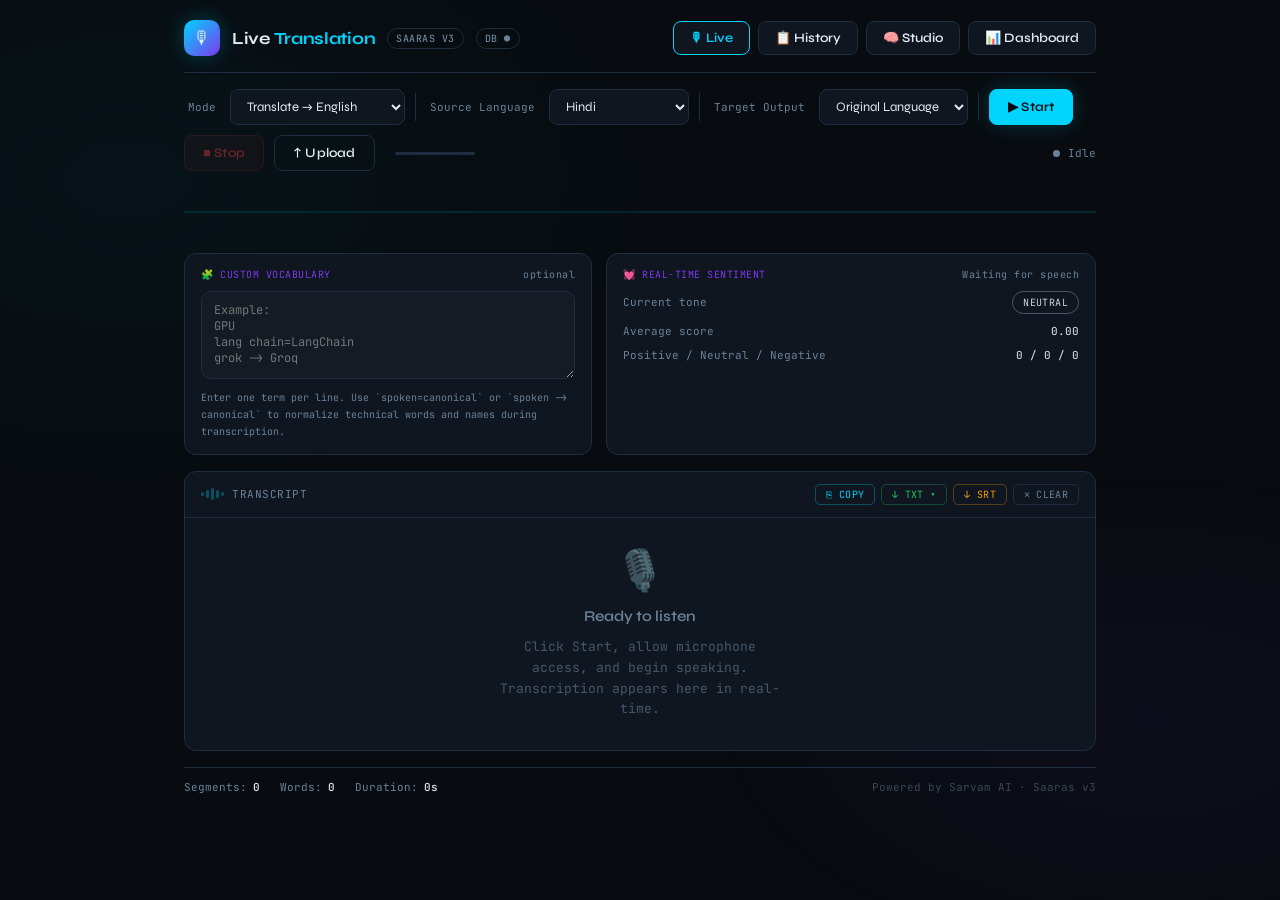
==== commit a64d0eb0: "fix: restore missing volume meter and add UI safety checks to prevent transcription crash" ====
--- a/frontend/legacy/index.html
+++ b/frontend/legacy/index.html
@@ -1108,6 +1108,10 @@
           <input type="file" id="audioFileInput" accept="audio/*" style="display:none"
             onchange="handleAudioUpload(event)" />
         </label>
+        
+        <div class="vol-meter" style="width: 80px; margin: 0 10px;">
+          <div id="volFill" class="vol-fill"></div>
+        </div>
 
         <div class="status-bar">
           <div class="dot idle" id="statusDot"></div>
@@ -1422,18 +1426,22 @@
       document.getElementById('startBtn').disabled = true;   // keep disabled until analysis done
       document.getElementById('stopBtn').disabled = true;
       document.getElementById('waveform').classList.remove('active');
-      document.getElementById('volFill').style.width = '0%';
+      
+      const volFill = document.getElementById('volFill');
+      if (volFill) volFill.style.width = '0%';
       partialEl = null;
 
       // Show saved confirmation if DB was connected
       const dbBadge = document.getElementById('dbBadge');
-      if (dbBadge.classList.contains('ok') && segmentCount > 0) {
+      if (dbBadge && dbBadge.classList.contains('ok') && segmentCount > 0) {
         showToast('✓ Session saved to MongoDB', 'ok');
         // Update session counter
         const statDB = document.getElementById('statDB');
         const statCount = document.getElementById('statDBCount');
-        statDB.style.display = 'flex';
-        statCount.textContent = parseInt(statCount.textContent || '0') + 1;
+        if (statDB && statCount) {
+          statDB.style.display = 'flex';
+          statCount.textContent = parseInt(statCount.textContent || '0') + 1;
+        }
       }
     }
 
@@ -1831,18 +1839,19 @@
     function setStatus(state, label) {
       const dot = document.getElementById('statusDot');
       const text = document.getElementById('statusText');
-      dot.className = `dot ${state}`;
-      text.textContent = label;
+      if (dot) dot.className = `dot ${state}`;
+      if (text) text.textContent = label;
     }
 
     // ── Toast ──────────────────────────────────────────────────────────────────
     let toastTimer = null;
     function showToast(msg, type = '') {
       const t = document.getElementById('toast');
+      if (!t) return;
       t.textContent = msg;
-      t.className = `toast ${type} show`;
+      t.className = `toast show ${type}`;
       clearTimeout(toastTimer);
-      toastTimer = setTimeout(() => t.classList.remove('show'), 3500);
+      toastTimer = setTimeout(() => { t.classList.remove('show'); }, 3000);
     }
 
     // ── Utilities ──────────────────────────────────────────────────────────────
@@ -1856,11 +1865,13 @@
     }
 
     function updateVolMeter(float32) {
+      const volFill = document.getElementById('volFill');
+      if (!volFill) return;
       let sum = 0;
       for (let i = 0; i < float32.length; i++) sum += float32[i] * float32[i];
       const rms = Math.sqrt(sum / float32.length);
       const pct = Math.min(100, rms * 400);
-      document.getElementById('volFill').style.width = pct + '%';
+      volFill.style.width = pct + '%';
     }
 
     function updateDuration() {
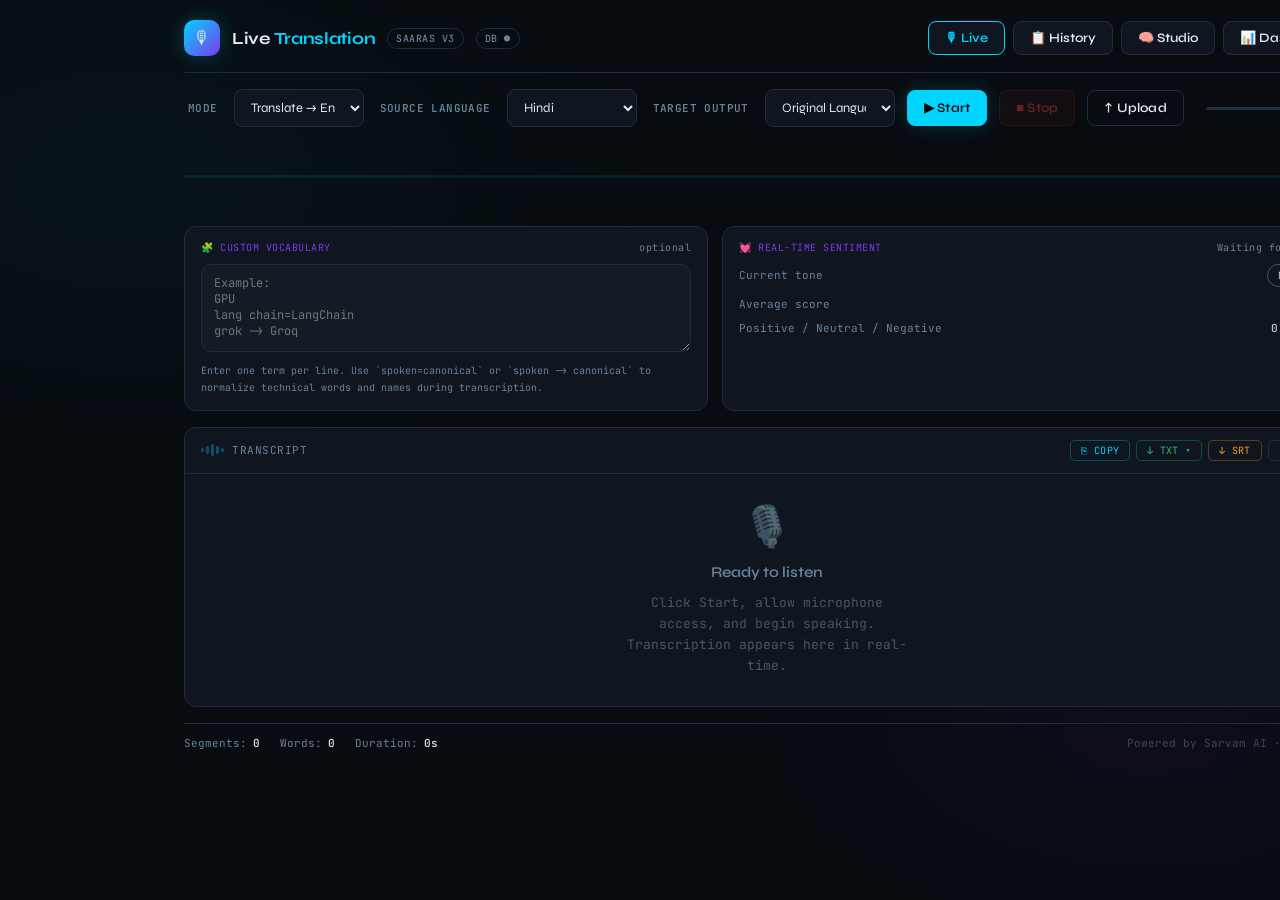
==== commit f07e671d: "Improve responsive alignment for LIVE page controls across all screen sizes - Changed controls layou" ====
--- a/frontend/legacy/index.html
+++ b/frontend/legacy/index.html
@@ -121,10 +121,20 @@
 
     /* ── Controls bar ────────────────────────────────────── */
     .controls {
-      display: flex;
+      display: grid;
+      grid-template-columns: auto 1fr auto 1fr auto 1fr auto auto auto auto auto;
       align-items: center;
-      gap: 10px;
-      flex-wrap: wrap;
+      gap: 12px;
+      padding: 0;
+    }
+
+    .label {
+      font-size: 12px;
+      font-weight: 600;
+      color: var(--muted);
+      letter-spacing: 0.4px;
+      white-space: nowrap;
+      text-transform: uppercase;
     }
 
     select,
@@ -140,9 +150,11 @@
     select {
       background: var(--surface);
       color: var(--text);
-      padding: 8px 12px;
+      padding: 9px 12px;
       cursor: pointer;
-      min-width: 140px;
+      min-width: 130px;
+      border-radius: 8px;
+      font-size: 13px;
     }
 
     select:focus {
@@ -151,13 +163,16 @@
     }
 
     .btn {
-      padding: 9px 18px;
+      padding: 9px 16px;
       font-weight: 600;
       cursor: pointer;
       display: flex;
       align-items: center;
+      justify-content: center;
       gap: 7px;
       letter-spacing: 0.2px;
+      white-space: nowrap;
+      min-height: 36px;
     }
 
     .btn-primary {
@@ -194,6 +209,7 @@
       width: 1px;
       height: 28px;
       background: var(--border);
+      display: none;
     }
 
     /* ── Status indicator ────────────────────────────────── */
@@ -953,45 +969,178 @@
       border-color: var(--danger);
     }
 
-    /* ── Mobile responsive ────────────────────────────────── */
+    /* ── Tablet responsive (768px and below) ────────────── */
+    @media (max-width: 1024px) {
+      .app {
+        padding: 16px 18px;
+        gap: 12px;
+      }
+
+      .controls {
+        grid-template-columns: auto 1fr auto 1fr auto 1fr auto auto auto;
+        gap: 10px;
+      }
+
+      select {
+        min-width: 110px;
+        padding: 8px 10px;
+        font-size: 12px;
+      }
+
+      .btn {
+        padding: 8px 14px;
+        font-size: 12px;
+        min-height: 34px;
+      }
+
+      .label {
+        font-size: 11px;
+      }
+
+      .transcript-area {
+        min-height: 240px;
+      }
+
+      .config-grid {
+        grid-template-columns: 1fr 1.1fr;
+      }
+    }
+
+    /* ── Mobile responsive (640px and below) ────────────── */
     @media (max-width: 640px) {
-      .app-shell {
-        flex-direction: column;
-      }
-
-      .sidebar {
-        width: 100%;
-        border-right: none;
-        border-bottom: 1px solid var(--border);
-        padding: 12px;
-        flex-direction: row;
+      .app {
+        padding: 12px 14px;
+        gap: 10px;
+        grid-template-rows: auto auto auto auto 1fr auto auto;
+      }
+
+      header {
         flex-wrap: wrap;
         gap: 8px;
+        padding-bottom: 12px;
+      }
+
+      .logo {
+        gap: 8px;
+      }
+
+      .logo-icon {
+        width: 32px;
+        height: 32px;
+        font-size: 16px;
+      }
+
+      .logo-text {
+        font-size: 14px;
+      }
+
+      .badge {
+        font-size: 9px;
+        padding: 2px 6px;
+      }
+
+      header > div:nth-child(2) {
+        flex: 1 1 100%;
+        justify-content: flex-start;
+        gap: 6px;
+        flex-wrap: wrap;
+      }
+
+      .btn-nav {
+        font-size: 11px;
+        padding: 6px 10px;
       }
 
       .controls {
-        flex-wrap: wrap;
+        display: grid;
+        grid-template-columns: 1fr 1fr;
         gap: 8px;
-      }
-
-      .controls select,
-      .controls .btn {
-        width: auto;
-        flex: 1 1 calc(50% - 4px);
+        width: 100%;
+        grid-auto-flow: dense;
+      }
+
+      .label {
+        grid-column: 1 / -1;
+        font-size: 10px;
+        margin-bottom: -2px;
+        color: var(--muted);
+      }
+
+      select,
+      .btn {
+        font-size: 12px;
+        border-radius: 6px;
+      }
+
+      select {
+        min-width: unset;
+        width: 100%;
+        padding: 10px 10px;
+        min-height: 38px;
+        font-size: 12px;
+      }
+
+      .btn {
+        width: 100%;
+        padding: 10px 12px;
+        min-height: 38px;
+        font-size: 12px;
+      }
+
+      .btn-primary {
+        grid-column: 1 / 2;
+        grid-row: auto;
+      }
+
+      .btn-danger {
+        grid-column: 2 / 3;
+        grid-row: auto;
+      }
+
+      .btn-upload {
+        grid-column: 1 / -1;
+      }
+
+      .vol-meter {
+        grid-column: 1 / -1;
+        margin-top: 2px;
+      }
+
+      .status-bar {
+        grid-column: 1 / -1;
+        margin-top: 4px;
+        justify-self: start;
+        font-size: 10px;
+      }
+
+      .sep {
+        display: none;
       }
 
       .transcript-area {
         padding: 12px;
-      }
-
-      .export-row {
-        flex-wrap: wrap;
-        gap: 6px;
+        min-height: 200px;
+        border-radius: 6px;
+      }
+
+      .transcript-header {
+        padding: 10px 12px;
+        font-size: 10px;
+      }
+
+      .transcript-scroll {
+        padding: 14px;
+        gap: 8px;
+        max-height: 40vh;
+      }
+
+      .export-bar {
+        gap: 4px;
       }
 
       .btn-export {
         font-size: 10px;
-        padding: 5px 10px;
+        padding: 4px 8px;
       }
 
       .summary-result-panel,
@@ -1000,14 +1149,28 @@
       .sentiment-panel,
       .translation-panel-live {
         padding: 12px;
+        border-radius: 6px;
       }
 
       .wave-canvas {
         height: 36px;
+        border-radius: 4px;
       }
 
       .config-grid {
         grid-template-columns: 1fr;
+        gap: 10px;
+      }
+
+      .config-card,
+      .sentiment-panel,
+      .translation-panel-live {
+        padding: 12px;
+      }
+
+      .config-card textarea {
+        min-height: 80px;
+        font-size: 11px;
       }
     }
   </style>
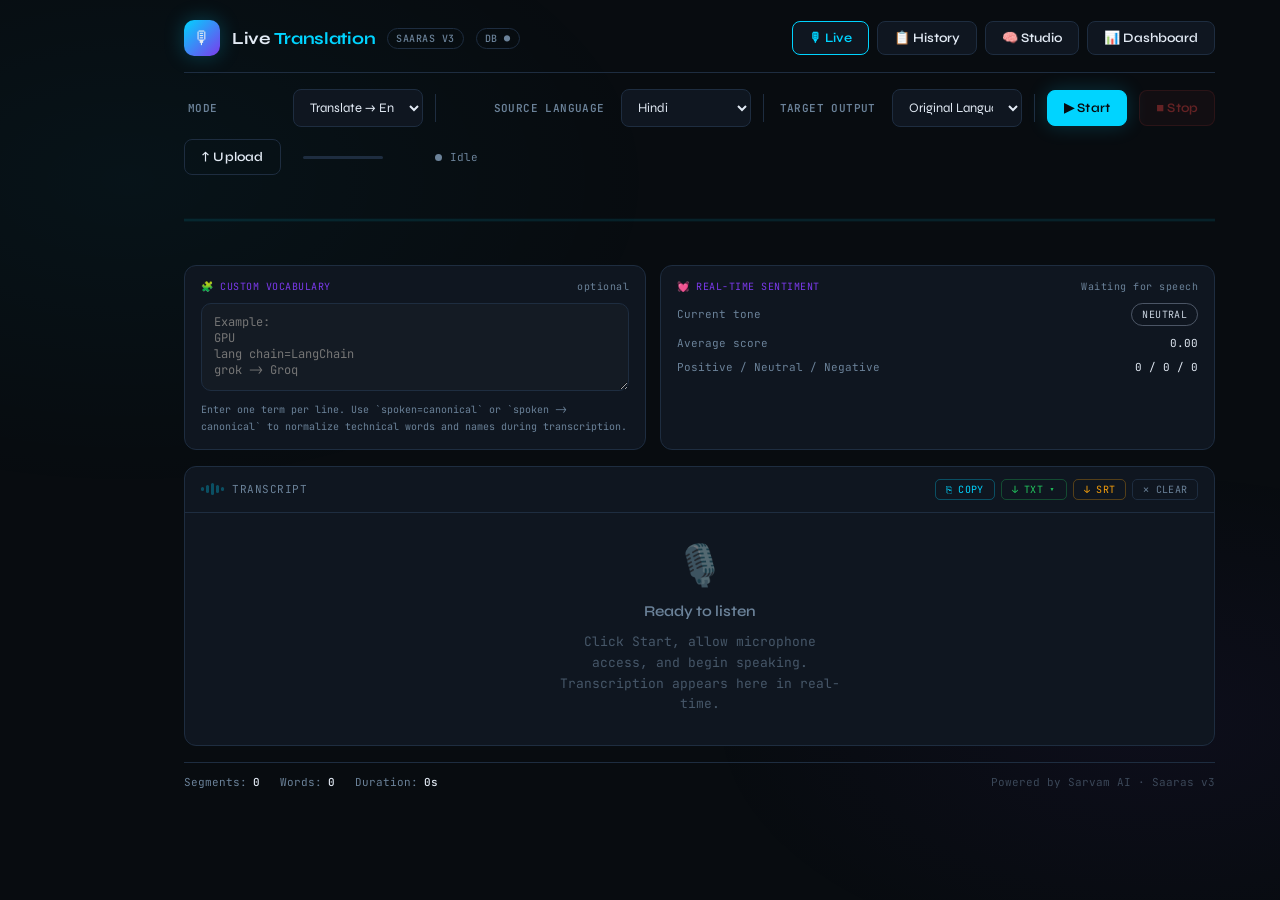
==== commit 16a47fad: "Fix separator visibility - show on desktop, hide on mobile/tablet" ====
--- a/frontend/legacy/index.html
+++ b/frontend/legacy/index.html
@@ -209,7 +209,7 @@
       width: 1px;
       height: 28px;
       background: var(--border);
-      display: none;
+      display: block;
     }
 
     /* ── Status indicator ────────────────────────────────── */
